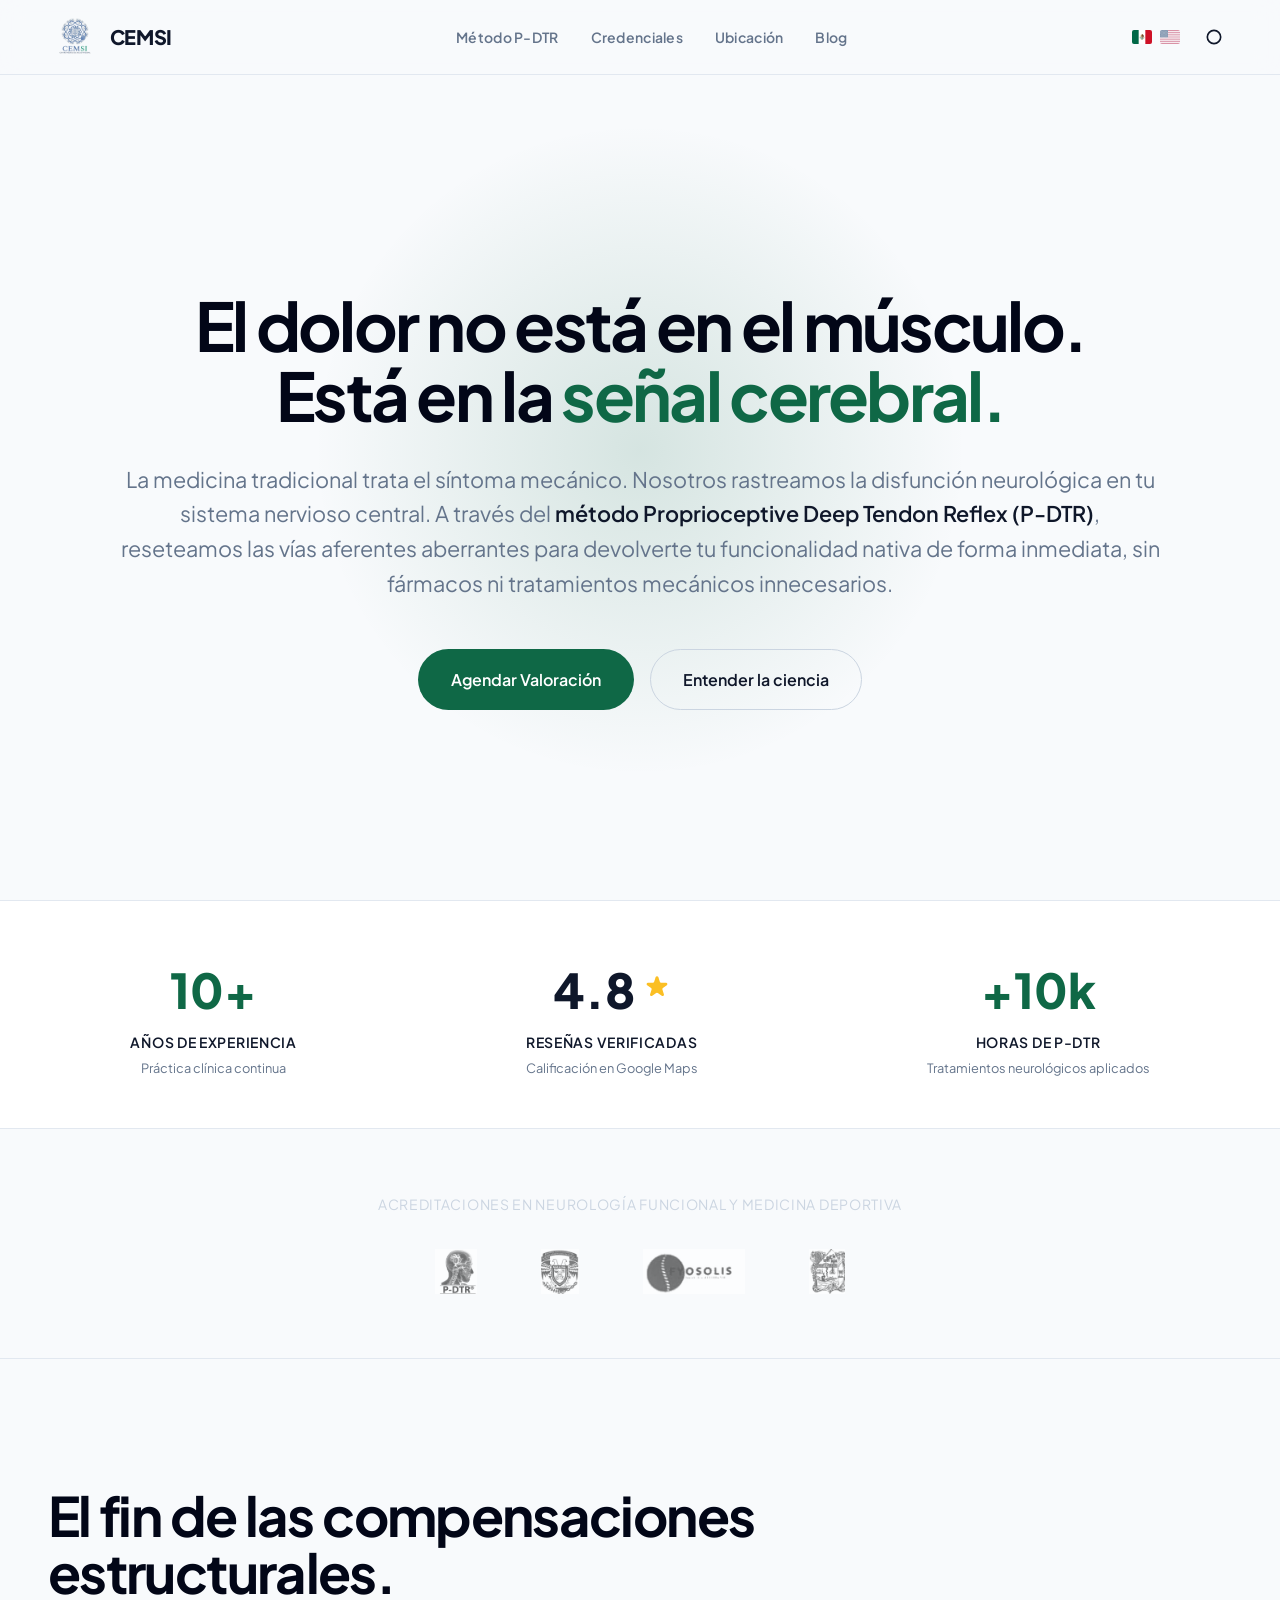
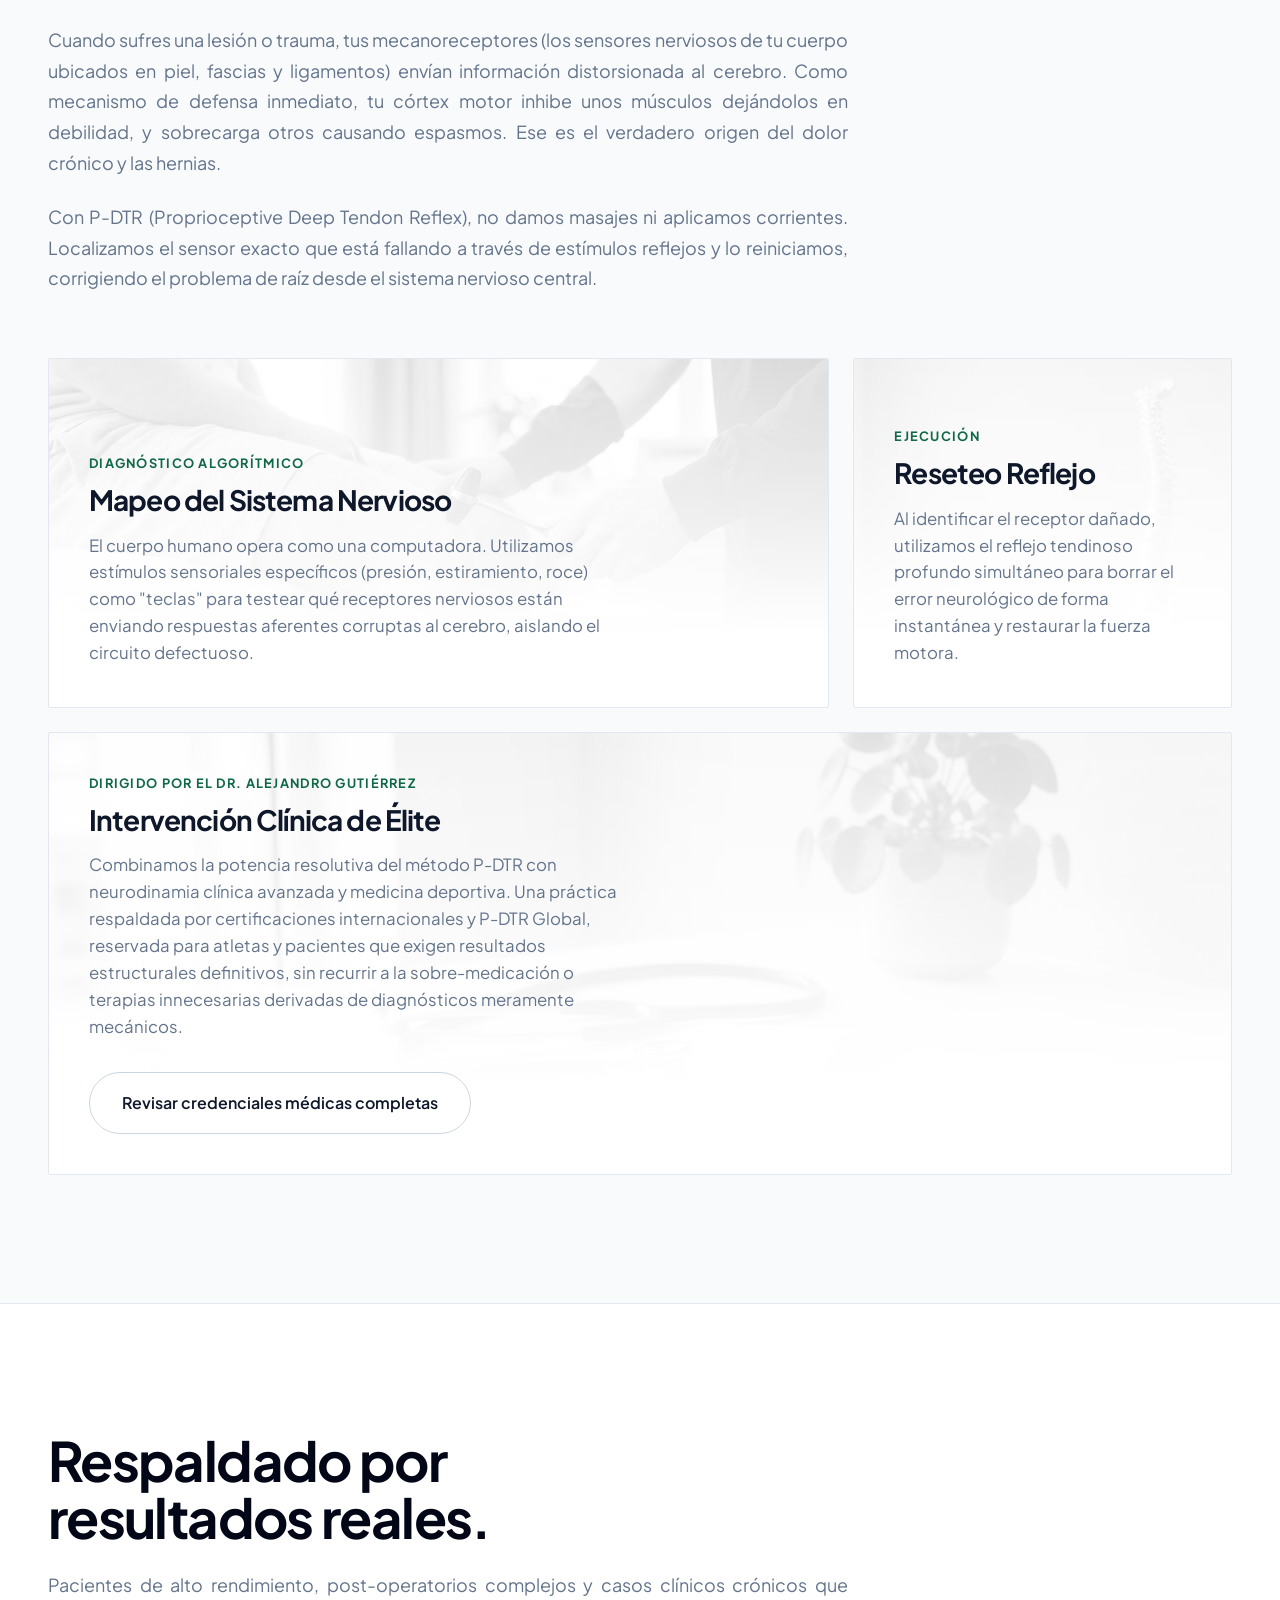
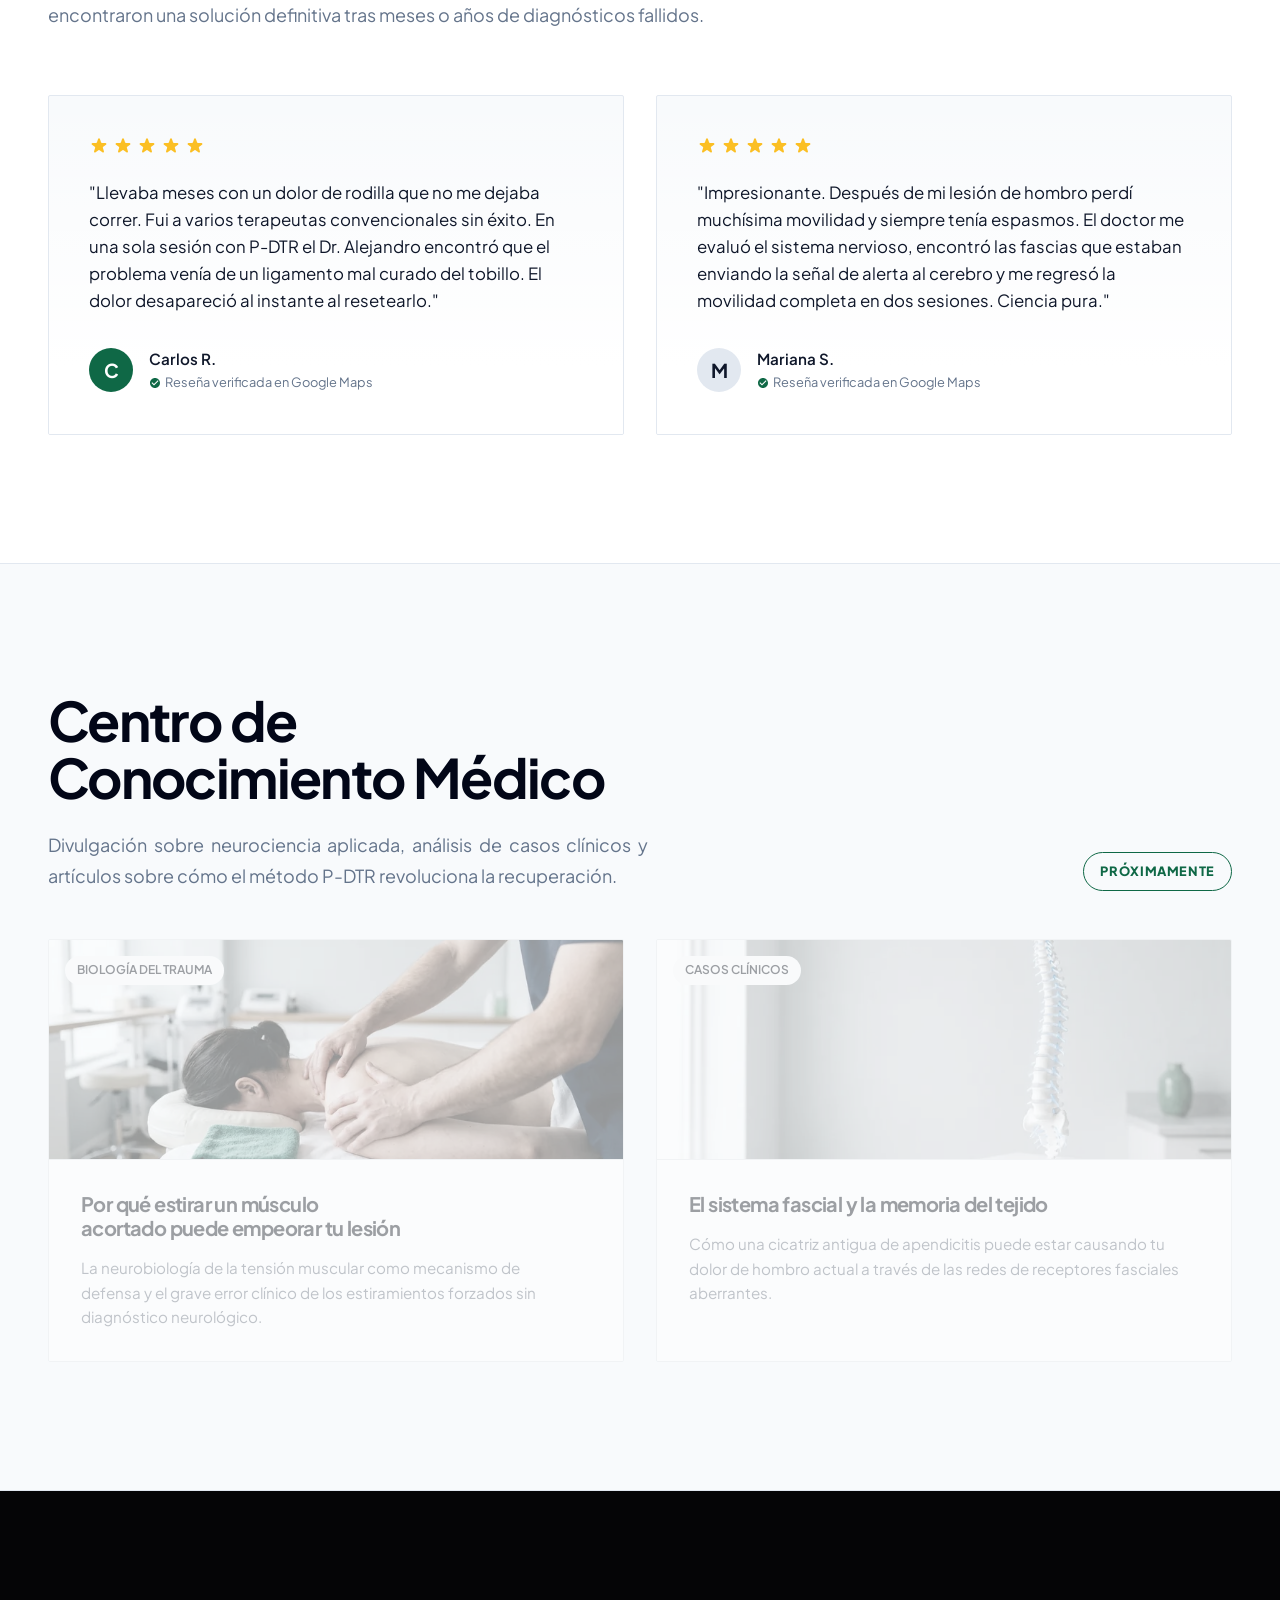
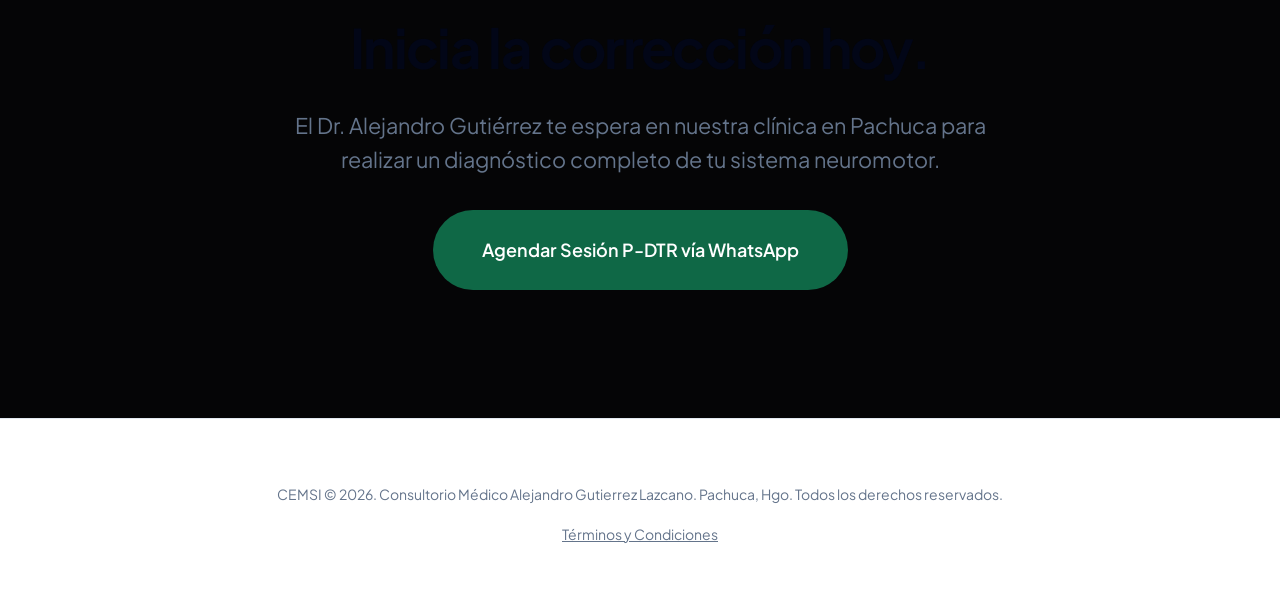
==== index.html @ ea8ec13a "Deploy CEMSI web" ====
<!DOCTYPE html>
<html lang="es">
<head>
  <meta charset="UTF-8" />
  <meta name="viewport" content="width=device-width, initial-scale=1.0" />
  <title>CEMSI | Medicina de Precisión Biomecánica y P-DTR</title>
  <meta name="description" content="Especialistas en P-DTR (Proprioceptive Deep Tendon Reflex). Intervención neurológica directa para corregir el dolor y la disfunción desde el sistema nervioso central." />
  <meta name="theme-color" content="#09090b" />
  <link rel="manifest" href="manifest.json" />
  <link rel="icon" type="image/png" href="apple-touch-icon.png" />
  <link rel="apple-touch-icon" href="apple-touch-icon.png" />
  <link rel="stylesheet" href="assets/css/styles.css" />
</head>
<body>

  <!-- Header Premium -->
  <header class="site-header" id="header">
    <div class="container header__inner">
      <a href="index.html" class="brand" aria-label="CEMSI Inicio">
        <img src="assets/images/logo-cemsi.webp" alt="CEMSI Logo" />
        CEMSI
      </a>

      <nav class="nav" id="nav">
        <ul class="nav__list">
          <li><a href="que-es-pdtr.html">Método P-DTR</a></li>
          <li><a href="dr-alejandro-gutierrez.html">Credenciales</a></li>
          <li><a href="contacto.html">Ubicación</a></li>
          <li><a href="blog.html">Blog</a></li>
        </ul>
      </nav>

      <div class="header__actions">
        <div class="lang-switch">
          <a href="index.html" aria-current="true" title="Español"><img src="assets/images/flags/mx.png" alt="MX" /></a>
          <a href="en/index.html" title="English"><img src="assets/images/flags/us.png" alt="US" /></a>
        </div>
        <button type="button" class="theme-toggle" id="themeToggle" aria-label="Cambiar tema">
          <svg viewBox="0 0 24 24"><path d="M12 21a9 9 0 1 1 0-18 9 9 0 0 1 0 18Zm0-2a7 7 0 1 0 0-14 7 7 0 0 0 0 14Z" /></svg>
        </button>
      </div>
    </div>
  </header>

  <main>
    
    <!-- Hero Cinematic -->
    <section class="hero">
      <div class="bg-glow"></div>
      <div class="container hero__grid">
        <div class="reveal">

          
          <h1>El dolor no está en el músculo. Está en la <span class="hl">señal cerebral.</span></h1>
          
          <p class="lead" style="margin-left: auto; margin-right: auto;">
            La medicina tradicional trata el síntoma mecánico. Nosotros rastreamos la disfunción neurológica en tu sistema nervioso central. A través del <strong>método Proprioceptive Deep Tendon Reflex (P-DTR)</strong>, reseteamos las vías aferentes aberrantes para devolverte tu funcionalidad nativa de forma inmediata, sin fármacos ni tratamientos mecánicos innecesarios.
          </p>
          
          <div class="hero__actions reveal reveal-delay-1">
            <a href="https://wa.me/527711833567" class="btn btn--primary" target="_blank">
              Agendar Valoración
            </a>
            <a href="que-es-pdtr.html" class="btn btn--outline">
              Entender la ciencia
            </a>
          </div>
        </div>
      </div>
    </section>

    <!-- Metrics / Social Proof -->
    <section class="section" style="padding-block: 3rem; border-bottom: 1px solid var(--line); border-top: 1px solid var(--line); background: var(--surface);">
      <div class="container reveal">
        <div style="display: flex; flex-wrap: wrap; gap: 4rem; justify-content: space-around; text-align: center;">
          <div>
            <span style="font-size: 3rem; font-weight: 800; color: var(--accent);">10+</span>
            <span style="display: block; color: var(--text); font-size: 0.875rem; text-transform: uppercase; letter-spacing: 0.05em; font-weight: 600;">Años de Experiencia</span>
            <span style="display: block; color: var(--muted); font-size: 0.8rem; margin-top: 0.25rem;">Práctica clínica continua</span>
          </div>
          <div>
            <span style="font-size: 3rem; font-weight: 800; color: var(--text); display: flex; align-items: center; justify-content: center; gap: 0.5rem;">
              4.8 <svg style="width: 28px; height: 28px; fill: #fbbf24; margin-top: -5px;" viewBox="0 0 20 20"><path d="M9.049 2.927c.3-.921 1.603-.921 1.902 0l1.07 3.292a1 1 0 00.95.69h3.462c.969 0 1.371 1.24.588 1.81l-2.8 2.034a1 1 0 00-.364 1.118l1.07 3.292c.3.921-.755 1.688-1.54 1.118l-2.8-2.034a1 1 0 00-1.175 0l-2.8 2.034c-.784.57-1.838-.197-1.539-1.118l1.07-3.292a1 1 0 00-.364-1.118L2.98 8.72c-.783-.57-.38-1.81.588-1.81h3.461a1 1 0 00.951-.69l1.07-3.292z"></path></svg>
            </span>
            <span style="display: block; color: var(--text); font-size: 0.875rem; text-transform: uppercase; letter-spacing: 0.05em; font-weight: 600;">Reseñas Verificadas</span>
            <span style="display: block; color: var(--muted); font-size: 0.8rem; margin-top: 0.25rem;">Calificación en Google Maps</span>
          </div>
          <div>
            <span style="font-size: 3rem; font-weight: 800; color: var(--accent);">+10k</span>
            <span style="display: block; color: var(--text); font-size: 0.875rem; text-transform: uppercase; letter-spacing: 0.05em; font-weight: 600;">Horas de P-DTR</span>
            <span style="display: block; color: var(--muted); font-size: 0.8rem; margin-top: 0.25rem;">Tratamientos neurológicos aplicados</span>
          </div>
        </div>
      </div>
    </section>

    <!-- Marquee / Sellos (Muted, Dark) -->
    <div class="seals reveal reveal-delay-2">
      <div class="container">
        <p>Acreditaciones en Neurología Funcional y Medicina Deportiva</p>
        <ul class="seals__list">
          <li><a href="https://pdtr-global.com/" target="_blank" rel="noopener"><img src="assets/images/sellos/pdtr.webp" alt="P-DTR Global" /></a></li>
          <li><img src="assets/images/sellos/eies.webp" alt="Escuela Internacional de Educadores para la Salud" /></li>
          <li><img src="assets/images/sellos/fyosolis.webp" alt="Fyosolis" /></li>
          <li><img src="assets/images/sellos/uaeh.webp" alt="UAEH" /></li>

        </ul>
      </div>
    </div>

    <!-- P-DTR Bento (Gapless, High-Density) -->
    <section class="section">
      <div class="container">
        <div class="text-block reveal">
          <h2>El fin de las compensaciones estructurales.</h2>
          <p>Cuando sufres una lesión o trauma, tus mecanoreceptores (los sensores nerviosos de tu cuerpo ubicados en piel, fascias y ligamentos) envían información distorsionada al cerebro. Como mecanismo de defensa inmediato, tu córtex motor inhibe unos músculos dejándolos en debilidad, y sobrecarga otros causando espasmos. Ese es el verdadero origen del dolor crónico y las hernias.</p>
          <p>Con P-DTR (Proprioceptive Deep Tendon Reflex), no damos masajes ni aplicamos corrientes. Localizamos el sensor exacto que está fallando a través de estímulos reflejos y lo reiniciamos, corrigiendo el problema de raíz desde el sistema nervioso central.</p>
        </div>

        <div class="bento">
          
          <!-- Tile 1 (Span 8) -->
          <a href="que-es-pdtr.html" class="tile tile--span-8 reveal reveal-delay-1">
            <img src="assets/images/fotos/evaluacion-refleja-1400.webp" class="tile__bg" alt="Evaluación neurológica" />
            <div style="margin-top: auto; max-width: 600px;">
              <span style="color: var(--accent); font-size: 0.8rem; font-weight: 700; letter-spacing: 0.1em; display:block; margin-bottom:0.5rem;">DIAGNÓSTICO ALGORÍTMICO</span>
              <h3>Mapeo del Sistema Nervioso</h3>
              <p>El cuerpo humano opera como una computadora. Utilizamos estímulos sensoriales específicos (presión, estiramiento, roce) como "teclas" para testear qué receptores nerviosos están enviando respuestas aferentes corruptas al cerebro, aislando el circuito defectuoso.</p>
            </div>
          </a>

          <!-- Tile 2 (Span 4) -->
          <a href="que-es-pdtr.html" class="tile tile--span-4 reveal reveal-delay-2">
            <img src="assets/images/fotos/modelo-columna-800.webp" class="tile__bg" alt="Columna" />
            <div style="margin-top: auto;">
              <span style="color: var(--accent); font-size: 0.8rem; font-weight: 700; letter-spacing: 0.1em; display:block; margin-bottom:0.5rem;">EJECUCIÓN</span>
              <h3>Reseteo Reflejo</h3>
              <p>Al identificar el receptor dañado, utilizamos el reflejo tendinoso profundo simultáneo para borrar el error neurológico de forma instantánea y restaurar la fuerza motora.</p>
            </div>
          </a>

          <!-- Tile 3 (Span 12 - Full Width Horizontal) -->
          <a href="dr-alejandro-gutierrez.html" class="tile tile--span-12 reveal reveal-delay-3">
            <img src="assets/images/fotos/medicina-integral-1400.webp" class="tile__bg" alt="Medicina Deportiva" />
            <div style="flex: 1;">
              <span style="color: var(--accent); font-size: 0.8rem; font-weight: 700; letter-spacing: 0.1em; display:block; margin-bottom:0.5rem;">DIRIGIDO POR EL DR. ALEJANDRO GUTIÉRREZ</span>
              <h3>Intervención Clínica de Élite</h3>
              <p>Combinamos la potencia resolutiva del método P-DTR con neurodinamia clínica avanzada y medicina deportiva. Una práctica respaldada por certificaciones internacionales y P-DTR Global, reservada para atletas y pacientes que exigen resultados estructurales definitivos, sin recurrir a la sobre-medicación o terapias innecesarias derivadas de diagnósticos meramente mecánicos.</p>
              <span class="btn btn--outline" style="margin-top: 2rem;">Revisar credenciales médicas completas</span>
            </div>
          </a>

        </div>
      </div>
    </section>

    <!-- Testimonials / Reviews -->
    <section class="section section--surface" style="padding-bottom: 8rem;">
      <div class="container">
        <div class="text-block reveal">
          <h2>Respaldado por resultados reales.</h2>
          <p>Pacientes de alto rendimiento, post-operatorios complejos y casos clínicos crónicos que encontraron una solución definitiva tras meses o años de diagnósticos fallidos.</p>
        </div>

        <div style="display: grid; grid-template-columns: repeat(auto-fit, minmax(320px, 1fr)); gap: 2rem;" class="reveal reveal-delay-1">
          
          <div class="tile" style="padding: 2.5rem; background: var(--bg);">
            <div style="display: flex; gap: 0.25rem; margin-bottom: 1.5rem; color: #fbbf24;">
              <svg style="width:20px;height:20px;fill:currentColor" viewBox="0 0 20 20"><path d="M9.049 2.927c.3-.921 1.603-.921 1.902 0l1.07 3.292a1 1 0 00.95.69h3.462c.969 0 1.371 1.24.588 1.81l-2.8 2.034a1 1 0 00-.364 1.118l1.07 3.292c.3.921-.755 1.688-1.54 1.118l-2.8-2.034a1 1 0 00-1.175 0l-2.8 2.034c-.784.57-1.838-.197-1.539-1.118l1.07-3.292a1 1 0 00-.364-1.118L2.98 8.72c-.783-.57-.38-1.81.588-1.81h3.461a1 1 0 00.951-.69l1.07-3.292z"></path></svg>
              <svg style="width:20px;height:20px;fill:currentColor" viewBox="0 0 20 20"><path d="M9.049 2.927c.3-.921 1.603-.921 1.902 0l1.07 3.292a1 1 0 00.95.69h3.462c.969 0 1.371 1.24.588 1.81l-2.8 2.034a1 1 0 00-.364 1.118l1.07 3.292c.3.921-.755 1.688-1.54 1.118l-2.8-2.034a1 1 0 00-1.175 0l-2.8 2.034c-.784.57-1.838-.197-1.539-1.118l1.07-3.292a1 1 0 00-.364-1.118L2.98 8.72c-.783-.57-.38-1.81.588-1.81h3.461a1 1 0 00.951-.69l1.07-3.292z"></path></svg>
              <svg style="width:20px;height:20px;fill:currentColor" viewBox="0 0 20 20"><path d="M9.049 2.927c.3-.921 1.603-.921 1.902 0l1.07 3.292a1 1 0 00.95.69h3.462c.969 0 1.371 1.24.588 1.81l-2.8 2.034a1 1 0 00-.364 1.118l1.07 3.292c.3.921-.755 1.688-1.54 1.118l-2.8-2.034a1 1 0 00-1.175 0l-2.8 2.034c-.784.57-1.838-.197-1.539-1.118l1.07-3.292a1 1 0 00-.364-1.118L2.98 8.72c-.783-.57-.38-1.81.588-1.81h3.461a1 1 0 00.951-.69l1.07-3.292z"></path></svg>
              <svg style="width:20px;height:20px;fill:currentColor" viewBox="0 0 20 20"><path d="M9.049 2.927c.3-.921 1.603-.921 1.902 0l1.07 3.292a1 1 0 00.95.69h3.462c.969 0 1.371 1.24.588 1.81l-2.8 2.034a1 1 0 00-.364 1.118l1.07 3.292c.3.921-.755 1.688-1.54 1.118l-2.8-2.034a1 1 0 00-1.175 0l-2.8 2.034c-.784.57-1.838-.197-1.539-1.118l1.07-3.292a1 1 0 00-.364-1.118L2.98 8.72c-.783-.57-.38-1.81.588-1.81h3.461a1 1 0 00.951-.69l1.07-3.292z"></path></svg>
              <svg style="width:20px;height:20px;fill:currentColor" viewBox="0 0 20 20"><path d="M9.049 2.927c.3-.921 1.603-.921 1.902 0l1.07 3.292a1 1 0 00.95.69h3.462c.969 0 1.371 1.24.588 1.81l-2.8 2.034a1 1 0 00-.364 1.118l1.07 3.292c.3.921-.755 1.688-1.54 1.118l-2.8-2.034a1 1 0 00-1.175 0l-2.8 2.034c-.784.57-1.838-.197-1.539-1.118l1.07-3.292a1 1 0 00-.364-1.118L2.98 8.72c-.783-.57-.38-1.81.588-1.81h3.461a1 1 0 00.951-.69l1.07-3.292z"></path></svg>
            </div>
            <p style="font-size: 1.05rem; margin-bottom: 2rem; color: var(--text);">"Llevaba meses con un dolor de rodilla que no me dejaba correr. Fui a varios terapeutas convencionales sin éxito. En una sola sesión con P-DTR el Dr. Alejandro encontró que el problema venía de un ligamento mal curado del tobillo. El dolor desapareció al instante al resetearlo."</p>
            <div style="display: flex; align-items: center; gap: 1rem; margin-top: auto;">
              <div style="width: 44px; height: 44px; border-radius: 50%; background: var(--accent); color: #fff; display: flex; align-items: center; justify-content: center; font-weight: 700; font-size: 1.2rem;">C</div>
              <div>
                <strong style="display: block; font-size: 0.95rem;">Carlos R.</strong>
                <span style="font-size: 0.8rem; color: var(--muted); display: flex; align-items: center; gap: 0.25rem;">
                  <svg style="width:12px;height:12px;fill:var(--accent)" viewBox="0 0 24 24"><path d="M12 2C6.48 2 2 6.48 2 12s4.48 10 10 10 10-4.48 10-10S17.52 2 12 2zm-2 15l-5-5 1.41-1.41L10 14.17l7.59-7.59L19 8l-9 9z"/></svg> 
                  Reseña verificada en Google Maps
                </span>
              </div>
            </div>
          </div>

          <div class="tile" style="padding: 2.5rem; background: var(--bg);">
            <div style="display: flex; gap: 0.25rem; margin-bottom: 1.5rem; color: #fbbf24;">
              <svg style="width:20px;height:20px;fill:currentColor" viewBox="0 0 20 20"><path d="M9.049 2.927c.3-.921 1.603-.921 1.902 0l1.07 3.292a1 1 0 00.95.69h3.462c.969 0 1.371 1.24.588 1.81l-2.8 2.034a1 1 0 00-.364 1.118l1.07 3.292c.3.921-.755 1.688-1.54 1.118l-2.8-2.034a1 1 0 00-1.175 0l-2.8 2.034c-.784.57-1.838-.197-1.539-1.118l1.07-3.292a1 1 0 00-.364-1.118L2.98 8.72c-.783-.57-.38-1.81.588-1.81h3.461a1 1 0 00.951-.69l1.07-3.292z"></path></svg>
              <svg style="width:20px;height:20px;fill:currentColor" viewBox="0 0 20 20"><path d="M9.049 2.927c.3-.921 1.603-.921 1.902 0l1.07 3.292a1 1 0 00.95.69h3.462c.969 0 1.371 1.24.588 1.81l-2.8 2.034a1 1 0 00-.364 1.118l1.07 3.292c.3.921-.755 1.688-1.54 1.118l-2.8-2.034a1 1 0 00-1.175 0l-2.8 2.034c-.784.57-1.838-.197-1.539-1.118l1.07-3.292a1 1 0 00-.364-1.118L2.98 8.72c-.783-.57-.38-1.81.588-1.81h3.461a1 1 0 00.951-.69l1.07-3.292z"></path></svg>
              <svg style="width:20px;height:20px;fill:currentColor" viewBox="0 0 20 20"><path d="M9.049 2.927c.3-.921 1.603-.921 1.902 0l1.07 3.292a1 1 0 00.95.69h3.462c.969 0 1.371 1.24.588 1.81l-2.8 2.034a1 1 0 00-.364 1.118l1.07 3.292c.3.921-.755 1.688-1.54 1.118l-2.8-2.034a1 1 0 00-1.175 0l-2.8 2.034c-.784.57-1.838-.197-1.539-1.118l1.07-3.292a1 1 0 00-.364-1.118L2.98 8.72c-.783-.57-.38-1.81.588-1.81h3.461a1 1 0 00.951-.69l1.07-3.292z"></path></svg>
              <svg style="width:20px;height:20px;fill:currentColor" viewBox="0 0 20 20"><path d="M9.049 2.927c.3-.921 1.603-.921 1.902 0l1.07 3.292a1 1 0 00.95.69h3.462c.969 0 1.371 1.24.588 1.81l-2.8 2.034a1 1 0 00-.364 1.118l1.07 3.292c.3.921-.755 1.688-1.54 1.118l-2.8-2.034a1 1 0 00-1.175 0l-2.8 2.034c-.784.57-1.838-.197-1.539-1.118l1.07-3.292a1 1 0 00-.364-1.118L2.98 8.72c-.783-.57-.38-1.81.588-1.81h3.461a1 1 0 00.951-.69l1.07-3.292z"></path></svg>
              <svg style="width:20px;height:20px;fill:currentColor" viewBox="0 0 20 20"><path d="M9.049 2.927c.3-.921 1.603-.921 1.902 0l1.07 3.292a1 1 0 00.95.69h3.462c.969 0 1.371 1.24.588 1.81l-2.8 2.034a1 1 0 00-.364 1.118l1.07 3.292c.3.921-.755 1.688-1.54 1.118l-2.8-2.034a1 1 0 00-1.175 0l-2.8 2.034c-.784.57-1.838-.197-1.539-1.118l1.07-3.292a1 1 0 00-.364-1.118L2.98 8.72c-.783-.57-.38-1.81.588-1.81h3.461a1 1 0 00.951-.69l1.07-3.292z"></path></svg>
            </div>
            <p style="font-size: 1.05rem; margin-bottom: 2rem; color: var(--text);">"Impresionante. Después de mi lesión de hombro perdí muchísima movilidad y siempre tenía espasmos. El doctor me evaluó el sistema nervioso, encontró las fascias que estaban enviando la señal de alerta al cerebro y me regresó la movilidad completa en dos sesiones. Ciencia pura."</p>
            <div style="display: flex; align-items: center; gap: 1rem; margin-top: auto;">
              <div style="width: 44px; height: 44px; border-radius: 50%; background: var(--surface-highlight); color: var(--text); display: flex; align-items: center; justify-content: center; font-weight: 700; font-size: 1.2rem;">M</div>
              <div>
                <strong style="display: block; font-size: 0.95rem;">Mariana S.</strong>
                <span style="font-size: 0.8rem; color: var(--muted); display: flex; align-items: center; gap: 0.25rem;">
                  <svg style="width:12px;height:12px;fill:var(--accent)" viewBox="0 0 24 24"><path d="M12 2C6.48 2 2 6.48 2 12s4.48 10 10 10 10-4.48 10-10S17.52 2 12 2zm-2 15l-5-5 1.41-1.41L10 14.17l7.59-7.59L19 8l-9 9z"/></svg> 
                  Reseña verificada en Google Maps
                </span>
              </div>
            </div>
          </div>

        </div>
      </div>
    </section>

    <!-- Blog (Proximamente) -->
    <section class="section" id="blog">
      <div class="container reveal">
        <div style="display: flex; justify-content: space-between; align-items: flex-end; margin-bottom: 3rem; flex-wrap: wrap; gap: 2rem;">
          <div class="text-block" style="margin-bottom: 0; max-width: 600px;">
            <h2>Centro de Conocimiento Médico</h2>
            <p>Divulgación sobre neurociencia aplicada, análisis de casos clínicos y artículos sobre cómo el método P-DTR revoluciona la recuperación.</p>
          </div>
          <div style="padding: 0.5rem 1rem; border: 1px solid var(--accent); color: var(--accent); border-radius: var(--r-pill); font-size: 0.8rem; font-weight: 800; letter-spacing: 0.05em;">PRÓXIMAMENTE</div>
        </div>

        <div style="display: grid; grid-template-columns: repeat(auto-fit, minmax(320px, 1fr)); gap: 2rem; opacity: 0.4; pointer-events: none; filter: grayscale(50%);">
          
          <div class="tile" style="padding: 0; min-height: 400px; display: flex; flex-direction: column;">
            <div style="height: 220px; background: url('assets/images/fotos/terapia-manual-800.webp') center/cover; border-bottom: 1px solid var(--line); position: relative;">
              <div style="position: absolute; top: 1rem; left: 1rem; background: var(--bg); font-size: 0.75rem; padding: 0.25rem 0.75rem; border-radius: var(--r-pill); font-weight: 600; text-transform: uppercase;">Biología del Trauma</div>
            </div>
            <div style="padding: 2rem; flex: 1;">
              <h3 style="font-size: 1.25rem;">Por qué estirar un músculo acortado puede empeorar tu lesión</h3>
              <p style="font-size: 0.95rem; margin-top: 1rem;">La neurobiología de la tensión muscular como mecanismo de defensa y el grave error clínico de los estiramientos forzados sin diagnóstico neurológico.</p>
            </div>
          </div>

          <div class="tile" style="padding: 0; min-height: 400px; display: flex; flex-direction: column;">
            <div style="height: 220px; background: url('assets/images/fotos/modelo-columna-800.webp') center/cover; border-bottom: 1px solid var(--line); position: relative;">
              <div style="position: absolute; top: 1rem; left: 1rem; background: var(--bg); font-size: 0.75rem; padding: 0.25rem 0.75rem; border-radius: var(--r-pill); font-weight: 600; text-transform: uppercase;">Casos Clínicos</div>
            </div>
            <div style="padding: 2rem; flex: 1;">
              <h3 style="font-size: 1.25rem;">El sistema fascial y la memoria del tejido</h3>
              <p style="font-size: 0.95rem; margin-top: 1rem;">Cómo una cicatriz antigua de apendicitis puede estar causando tu dolor de hombro actual a través de las redes de receptores fasciales aberrantes.</p>
            </div>
          </div>

        </div>
      </div>
    </section>

    <!-- Footer CTA (Darker, Minimal) -->
    <section class="section" style="border: none; background: #050506;">
      <div class="container text-center reveal" style="text-align: center; max-width: 800px; margin: 0 auto;">
        <h2>Inicia la corrección hoy.</h2>
        <p class="lead" style="margin: 2rem auto;">El Dr. Alejandro Gutiérrez te espera en nuestra clínica en Pachuca para realizar un diagnóstico completo de tu sistema neuromotor.</p>
        <a href="https://wa.me/527711833567" class="btn btn--primary" target="_blank" style="padding: 1.5rem 3rem; font-size: 1.125rem;">
          Agendar Sesión P-DTR vía WhatsApp
        </a>
      </div>
    </section>

  </main>

  <footer style="padding: 4rem 0; border-top: 1px solid var(--line); text-align: center; background: var(--surface);">
    <div class="container">
      <p style="font-size: 0.875rem; color: var(--muted); margin-bottom: 1rem;">CEMSI © 2026. Consultorio Médico Alejandro Gutierrez Lazcano. Pachuca, Hgo. Todos los derechos reservados.</p>
      <p style="font-size: 0.875rem;"><a href="terminos-y-condiciones.html" style="color: var(--muted); text-decoration: underline;">Términos y Condiciones</a></p>
    </div>
  </footer>

  <script>
    const html = document.documentElement;
    const themeToggle = document.getElementById('themeToggle');
    
    // Configurar tema inicial
    if (localStorage.theme === 'dark' || (!('theme' in localStorage) && window.matchMedia('(prefers-color-scheme: dark)').matches)) {
      html.classList.add('dark');
    }

    if (themeToggle) {
      themeToggle.addEventListener('click', () => {
        html.classList.toggle('dark');
        localStorage.theme = html.classList.contains('dark') ? 'dark' : 'light';
      });
    }

    // Intersection Observer para animaciones de revelado por scroll
    document.addEventListener('DOMContentLoaded', () => {
      const observer = new IntersectionObserver((entries) => {
        entries.forEach(entry => {
          if (entry.isIntersecting) {
            entry.target.classList.add('is-visible');
          }
        });
      }, {
        threshold: 0.15,
        rootMargin: "0px 0px -50px 0px"
      });

      document.querySelectorAll('.reveal').forEach(el => observer.observe(el));
    });

    if ('serviceWorker' in navigator) {
      window.addEventListener('load', () => {
        navigator.serviceWorker.register('/sw.js').then(registration => {
          console.log('SW registered: ', registration);
        }).catch(registrationError => {
          console.log('SW registration failed: ', registrationError);
        });
      });
    }
  </script>
</body>
</html>
---- assets/css/styles.css ----
@font-face {
  font-family: "Plus Jakarta Sans";
  src: url("../fonts/plus-jakarta-sans-latin-wght.woff2") format("woff2");
  font-weight: 200 800;
  font-style: normal;
  font-display: swap;
}

:root {
  /* Light Theme (Default) */
  --bg: #f8fafc;
  --surface: #ffffff;
  --surface-elevated: #f1f5f9;
  --surface-highlight: #e2e8f0;
  
  --line: #e2e8f0;
  --line-strong: #cbd5e1;
  
  --text: #0f172a;
  --muted: #64748b;
  --heading: #020617;
  
  /* Accent Colors (Dark Green) */
  --accent: #0f6846;
  --accent-hover: #0a4f33;
  --accent-glow: rgba(15, 104, 70, 0.15);
  
  --header-bg: rgba(248, 250, 252, 0.85);

  --font: "Plus Jakarta Sans", system-ui, -apple-system, sans-serif;
  
  --fs-display: clamp(2.5rem, 4vw + 1rem, 5.5rem);
  --fs-h2: clamp(2rem, 3vw + 1rem, 3.5rem);
  --fs-h3: clamp(1.25rem, 1.5vw + 0.5rem, 1.75rem);
  --fs-lead: clamp(1.125rem, 1vw + 0.75rem, 1.35rem);
  --fs-body: 1.0625rem;
  --fs-sm: 0.9375rem;

  --r-card: 2px;
  --r-pill: 99px;
  
  --ease-out: cubic-bezier(0.16, 1, 0.3, 1);
  --ease-in-out: cubic-bezier(0.65, 0, 0.35, 1);
  
  --container: 1400px;
  --gutter: clamp(1.5rem, 5vw, 3rem);
  --section: clamp(6rem, 10vw, 10rem);
}

/* Dark Theme overrides */
html.dark {
  --bg: #050507;
  --surface: #0a0a0c;
  --surface-elevated: #121216;
  --surface-highlight: #1a1a1f;
  
  --line: #1f1f26;
  --line-strong: #2d2d38;
  
  --text: #f1f5f9;
  --muted: #94a3b8;
  --heading: #ffffff;
  
  --accent: #1eb87d;
  --accent-hover: #26d291;
  --accent-glow: rgba(30, 184, 125, 0.2);

  --header-bg: rgba(5, 5, 7, 0.85);
}

/* Logo inversion for dark mode */
html.dark .brand img {
  filter: brightness(0) invert(1);
}

*, *::before, *::after { box-sizing: border-box; }

html {
  scroll-behavior: smooth;
  background: var(--bg);
  color: var(--text);
  font-family: var(--font);
  line-height: 1.7;
  -webkit-font-smoothing: antialiased;
  transition: background 0.5s ease, color 0.5s ease;
}

body { margin: 0; overflow-x: hidden; }

img, svg { display: block; max-width: 100%; }

/* Typography */
h1, h2, h3, h4 {
  color: var(--heading);
  font-weight: 700;
  line-height: 1.05;
  letter-spacing: -0.03em;
  margin: 0;
  text-wrap: balance;
  transition: color 0.5s ease;
}

h1 { font-size: var(--fs-display); letter-spacing: -0.04em; }
h2 { font-size: var(--fs-h2); }
h3 { font-size: var(--fs-h3); line-height: 1.2; }
p { margin: 0; color: var(--muted); transition: color 0.5s ease; }
strong { color: var(--text); font-weight: 600; }

a { color: var(--text); text-decoration: none; transition: color 0.3s ease; }
a:hover { color: var(--accent); }

/* Layout */
.container {
  max-width: var(--container);
  margin: 0 auto;
  padding: 0 var(--gutter);
}

.section { padding-block: var(--section); border-bottom: 1px solid var(--line); transition: border-color 0.5s ease; }
.section--surface { background: var(--surface); transition: background 0.5s ease; }

.lead { font-size: var(--fs-lead); max-width: 65ch; line-height: 1.6; }

/* Buttons */
.btn {
  display: inline-flex;
  align-items: center;
  justify-content: center;
  gap: 0.75rem;
  padding: 1rem 2rem;
  border-radius: var(--r-pill);
  font-weight: 600;
  font-size: 1rem;
  transition: all 0.4s var(--ease-out);
  cursor: pointer;
  border: 1px solid transparent;
}
.btn--primary {
  background: var(--accent);
  color: #fff;
}
.btn--primary:hover {
  background: var(--accent-hover);
  color: #fff;
  transform: translateY(-2px);
  box-shadow: 0 10px 30px -10px var(--accent);
}
.btn--outline {
  background: transparent;
  color: var(--text);
  border-color: var(--line-strong);
}
.btn--outline:hover {
  border-color: var(--text);
  background: var(--surface-highlight);
}

/* Header */
.site-header {
  position: fixed;
  top: 0; left: 0; right: 0;
  z-index: 100;
  background: var(--header-bg);
  backdrop-filter: blur(12px);
  border-bottom: 1px solid var(--line);
  padding: 1rem 0;
  transition: background 0.5s ease, border-color 0.5s ease;
}
.header__inner { display: flex; align-items: center; justify-content: space-between; }
.brand { font-size: 1.25rem; font-weight: 800; letter-spacing: -0.02em; display: flex; align-items: center; gap: 0.5rem; }
.brand img { height: 42px; width: auto; transition: filter 0.5s ease; }

.nav__list { display: flex; gap: 2rem; list-style: none; margin: 0; padding: 0; }
.nav__list a { font-size: 0.875rem; font-weight: 600; color: var(--muted); letter-spacing: 0.02em; transition: color 0.3s ease; }
.nav__list a:hover { color: var(--text); }
.nav__list a.active { color: var(--accent); }

.header__actions { display: flex; align-items: center; gap: 1rem; }

.lang-switch { display: flex; gap: 0.5rem; }
.lang-switch img { width: 20px; height: 14px; border-radius: 2px; opacity: 0.5; transition: opacity 0.3s; }
.lang-switch a:hover img, .lang-switch a[aria-current="true"] img { opacity: 1; }

.theme-toggle {
  background: transparent;
  border: none;
  cursor: pointer;
  color: var(--text);
  padding: 0.5rem;
  display: flex;
  align-items: center;
  justify-content: center;
  border-radius: 50%;
  transition: background 0.3s, color 0.3s;
}
.theme-toggle:hover { background: var(--surface-elevated); }
.theme-toggle svg { width: 20px; height: 20px; fill: currentColor; }

/* Hero */
.hero {
  min-height: 100vh;
  display: flex;
  align-items: center;
  padding-top: 100px;
  position: relative;
}
.hero__grid {
  display: grid;
  grid-template-columns: 1fr;
  gap: 4rem;
  text-align: center;
}
.hero h1 { max-width: 1100px; margin: 0 auto; }
.hero h1 .hl { color: var(--accent); }
.hero .lead { margin: 2rem auto 3rem; color: var(--muted); }
.hero__actions { display: flex; gap: 1rem; justify-content: center; }

/* Cinematic Background Glow */
.bg-glow {
  position: absolute;
  top: 50%; left: 50%;
  transform: translate(-50%, -50%);
  width: 60vw; height: 60vw;
  background: radial-gradient(circle, var(--accent-glow) 0%, transparent 60%);
  z-index: -1;
  pointer-events: none;
}

/* Bento Grid */
.bento {
  display: grid;
  grid-template-columns: repeat(12, 1fr);
  grid-auto-rows: minmax(350px, auto);
  gap: 1.5rem;
  margin-top: 4rem;
}
.tile {
  position: relative;
  border-radius: var(--r-card);
  overflow: hidden;
  background: var(--surface);
  border: 1px solid var(--line);
  display: flex;
  flex-direction: column;
  transition: transform 0.6s var(--ease-out), border-color 0.4s, background 0.5s;
  padding: 2.5rem;
  isolation: isolate;
}
.tile:hover {
  transform: translateY(-4px);
  border-color: var(--line-strong);
}
.tile__bg {
  position: absolute;
  inset: 0;
  width: 100%; height: 100%;
  object-fit: cover;
  z-index: -2;
  opacity: 0.15;
  transition: opacity 0.6s var(--ease-out), transform 0.6s var(--ease-out);
  mix-blend-mode: luminosity;
}
html.dark .tile__bg { opacity: 0.25; }
.tile:hover .tile__bg {
  opacity: 0.3;
  transform: scale(1.03);
}
.tile::before {
  content: ""; position: absolute; inset: 0; z-index: -1;
  background: linear-gradient(to top, var(--surface) 20%, transparent);
  transition: background 0.5s ease;
}
.tile h3 { font-size: 1.75rem; margin-bottom: 1rem; color: var(--text); }
.tile p { font-size: 1.05rem; max-width: 45ch; line-height: 1.6; }

.tile--span-8 { grid-column: span 8; }
.tile--span-4 { grid-column: span 4; }
.tile--span-12 { grid-column: span 12; flex-direction: row; align-items: center; gap: 4rem; }

@media (max-width: 1024px) {
  .bento { grid-template-columns: 1fr; }
  .tile--span-8, .tile--span-4, .tile--span-12 { grid-column: span 1; }
  .tile--span-12 { flex-direction: column; align-items: flex-start; gap: 2rem; }
}

/* Seals */
.seals { padding: 4rem 0; border-bottom: 1px solid var(--line); }
.seals p { text-align: center; font-size: 0.875rem; letter-spacing: 0.05em; text-transform: uppercase; margin-bottom: 2rem; color: var(--line-strong); }
.seals__list { display: flex; justify-content: center; flex-wrap: wrap; gap: 4rem; list-style: none; padding: 0; margin: 0; }
.seals__list img { height: 45px; opacity: 0.6; filter: grayscale(100%); mix-blend-mode: multiply; transition: opacity 0.4s, filter 0.5s; }
.seals__list img:hover { opacity: 1; filter: grayscale(0%); }

html.dark .seals__list img {
  filter: grayscale(100%) invert(1);
  mix-blend-mode: screen;
  opacity: 0.6;
}
html.dark .seals__list img:hover {
  opacity: 1;
  filter: grayscale(100%) invert(1) brightness(1.5);
}

/* Scroll Reveals (Intersection Observer) */
.reveal { opacity: 0; transform: translateY(30px); transition: opacity 0.9s var(--ease-out), transform 0.9s var(--ease-out); }
.reveal.is-visible { opacity: 1; transform: translateY(0); }
.reveal-delay-1 { transition-delay: 0.1s; }
.reveal-delay-2 { transition-delay: 0.2s; }
.reveal-delay-3 { transition-delay: 0.3s; }

/* Cred Grid */
.cred-grid { display: grid; grid-template-columns: repeat(auto-fit, minmax(300px, 1fr)); gap: 1.5rem; }
.cred {
  border: 1px solid var(--line);
  background: var(--surface);
  padding: 1.5rem;
  border-radius: var(--r-card);
  transition: border-color 0.3s, background 0.5s;
}
.cred:hover { border-color: var(--line-strong); }
.cred img { width: 100%; border-radius: 2px; margin-bottom: 1.5rem; transition: filter 0.5s; }
.cred h3 { font-size: 1.125rem; margin-bottom: 0.5rem; color: var(--text); }
.cred { display: flex; flex-direction: column; }
.cred img { aspect-ratio: 4 / 3; object-fit: cover; object-position: top; }
.cred__tag { font-size: 0.7rem; letter-spacing: 0.14em; text-transform: uppercase; color: var(--accent); margin-bottom: 0.6rem; font-weight: 700; }
.cred__meta { list-style: none; padding: 0; margin: 1rem 0 0; display: grid; gap: 0.35rem; font-size: 0.85rem; color: var(--muted, inherit); border-top: 1px solid var(--line); padding-top: 1rem; }
.cred__meta strong { color: var(--text); font-weight: 600; }

/* Education Timeline */
.timeline { list-style: none; margin: 0 0 5rem; padding: 0 0 0 2rem; border-left: 1px solid var(--line-strong); display: grid; gap: 2.5rem; max-width: 860px; }
.timeline li { position: relative; }
.timeline li::before { content: ""; position: absolute; left: calc(-2rem - 6px); top: 0.45rem; width: 11px; height: 11px; border-radius: 50%; background: var(--accent); box-shadow: 0 0 0 4px var(--surface); }
.timeline__year { font-size: 0.8rem; letter-spacing: 0.12em; text-transform: uppercase; color: var(--accent); font-weight: 700; }
.timeline h3 { font-size: 1.2rem; margin: 0.35rem 0 0.4rem; color: var(--text); }
.timeline p { font-size: 0.95rem; margin: 0; }

/* Text Blocks */
.text-block { max-width: 800px; margin-bottom: 4rem; }
.text-block h2 { margin-bottom: 1.5rem; }
.text-block p { margin-bottom: 1.5rem; font-size: 1.125rem; color: var(--muted); text-align: justify; hyphens: auto; -webkit-hyphens: auto; }
.text-block p:last-child { margin-bottom: 0; }
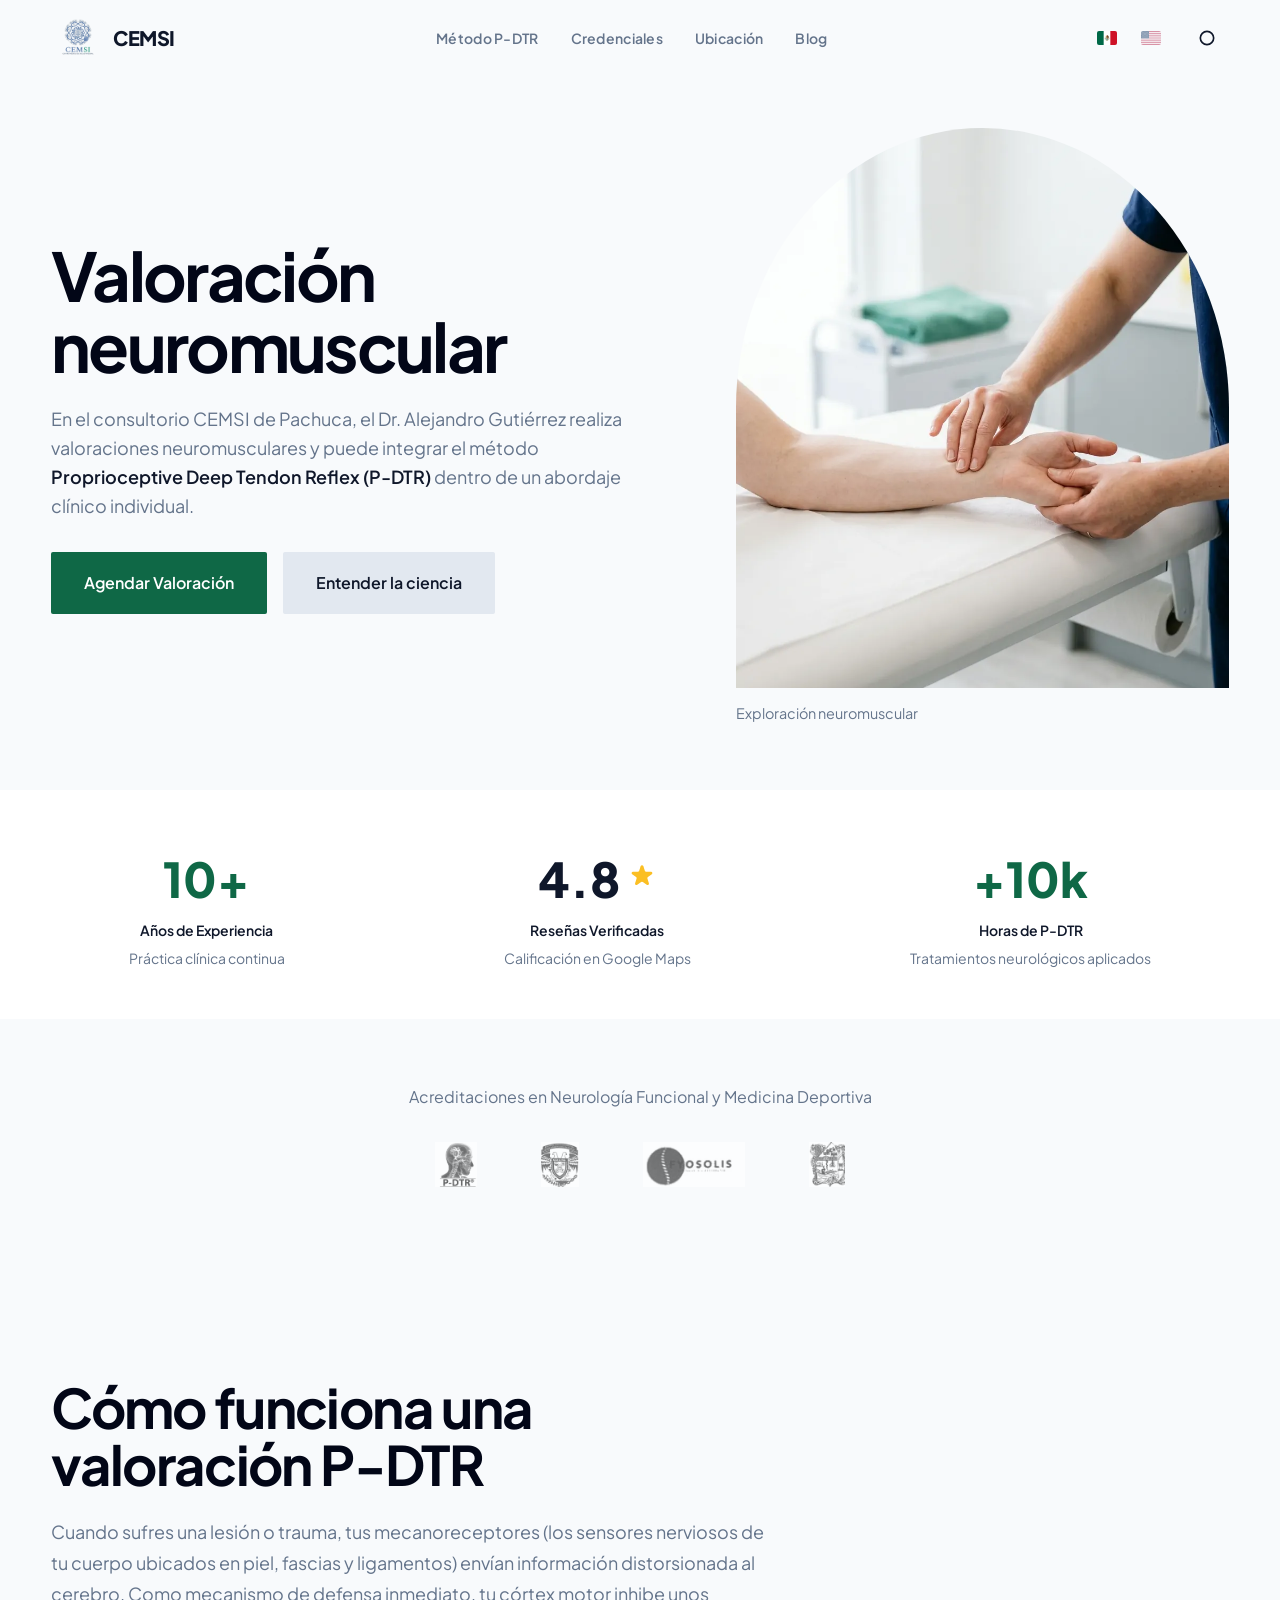
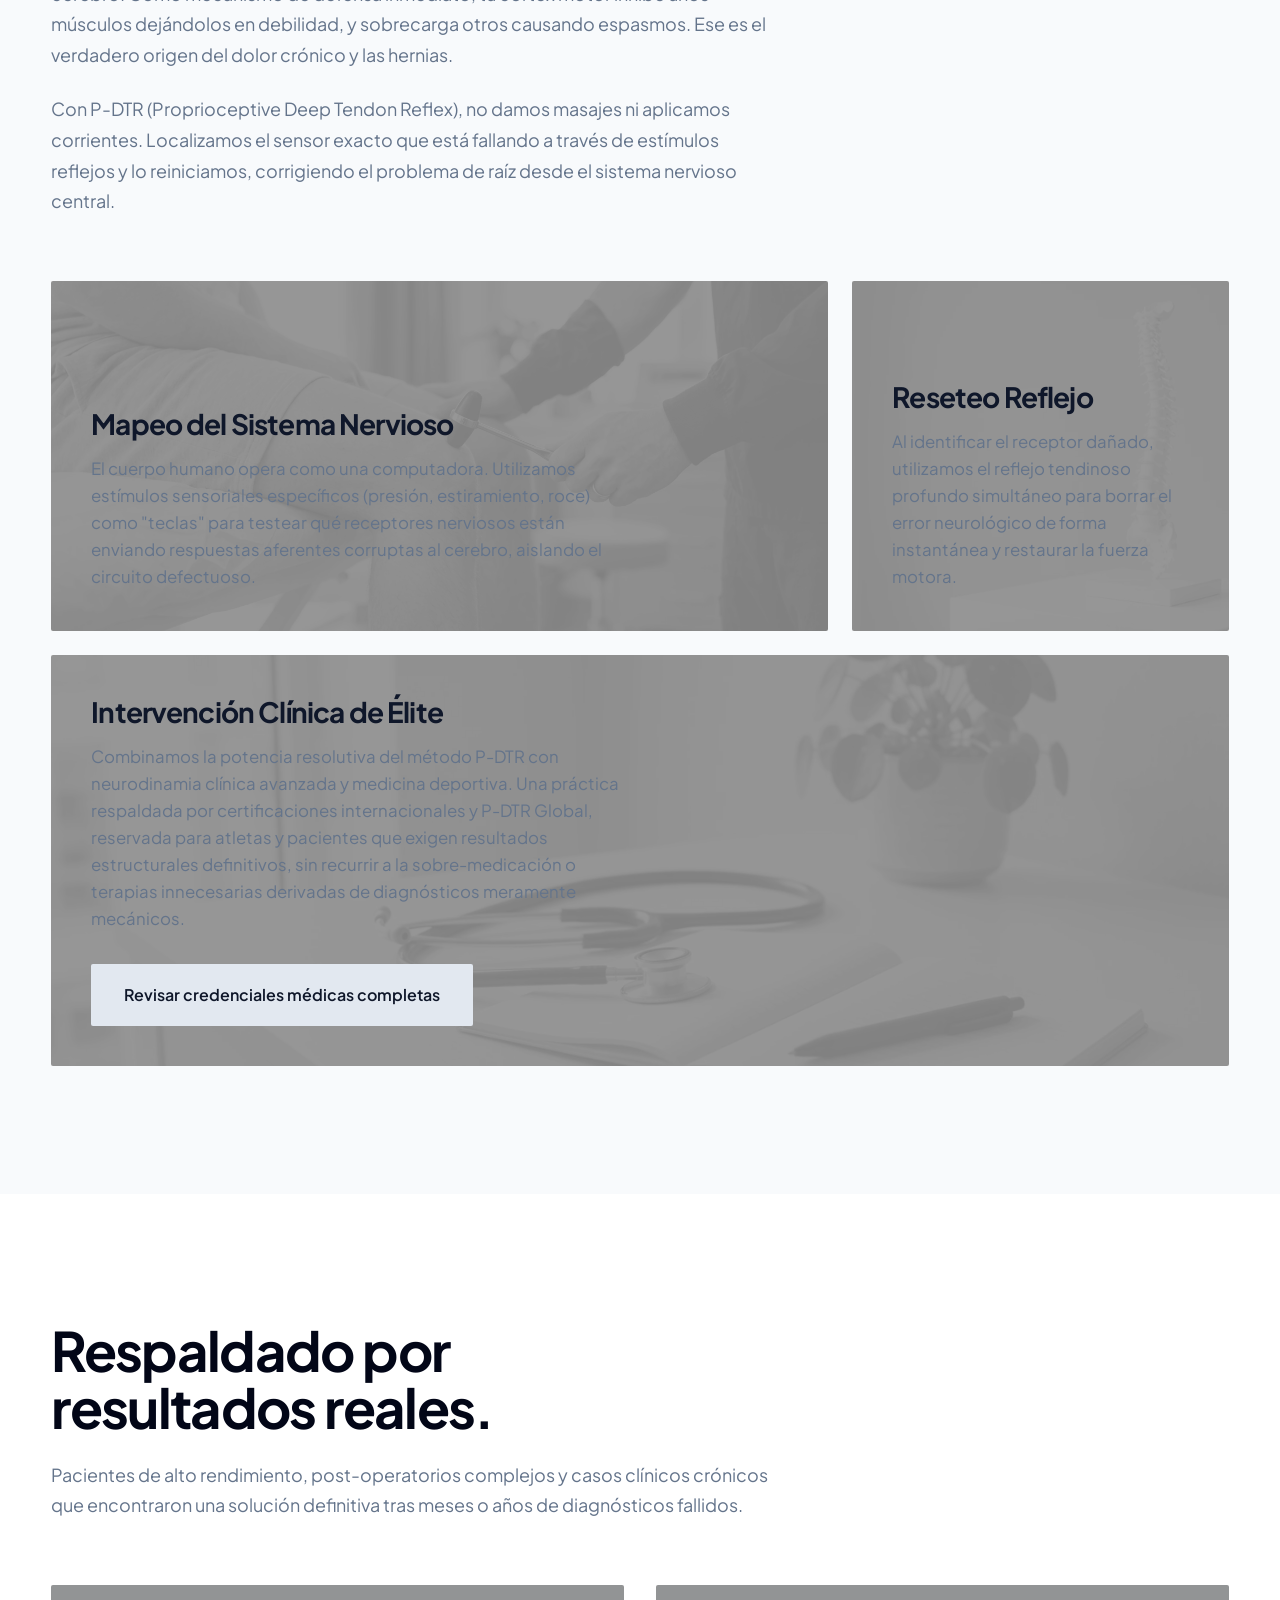
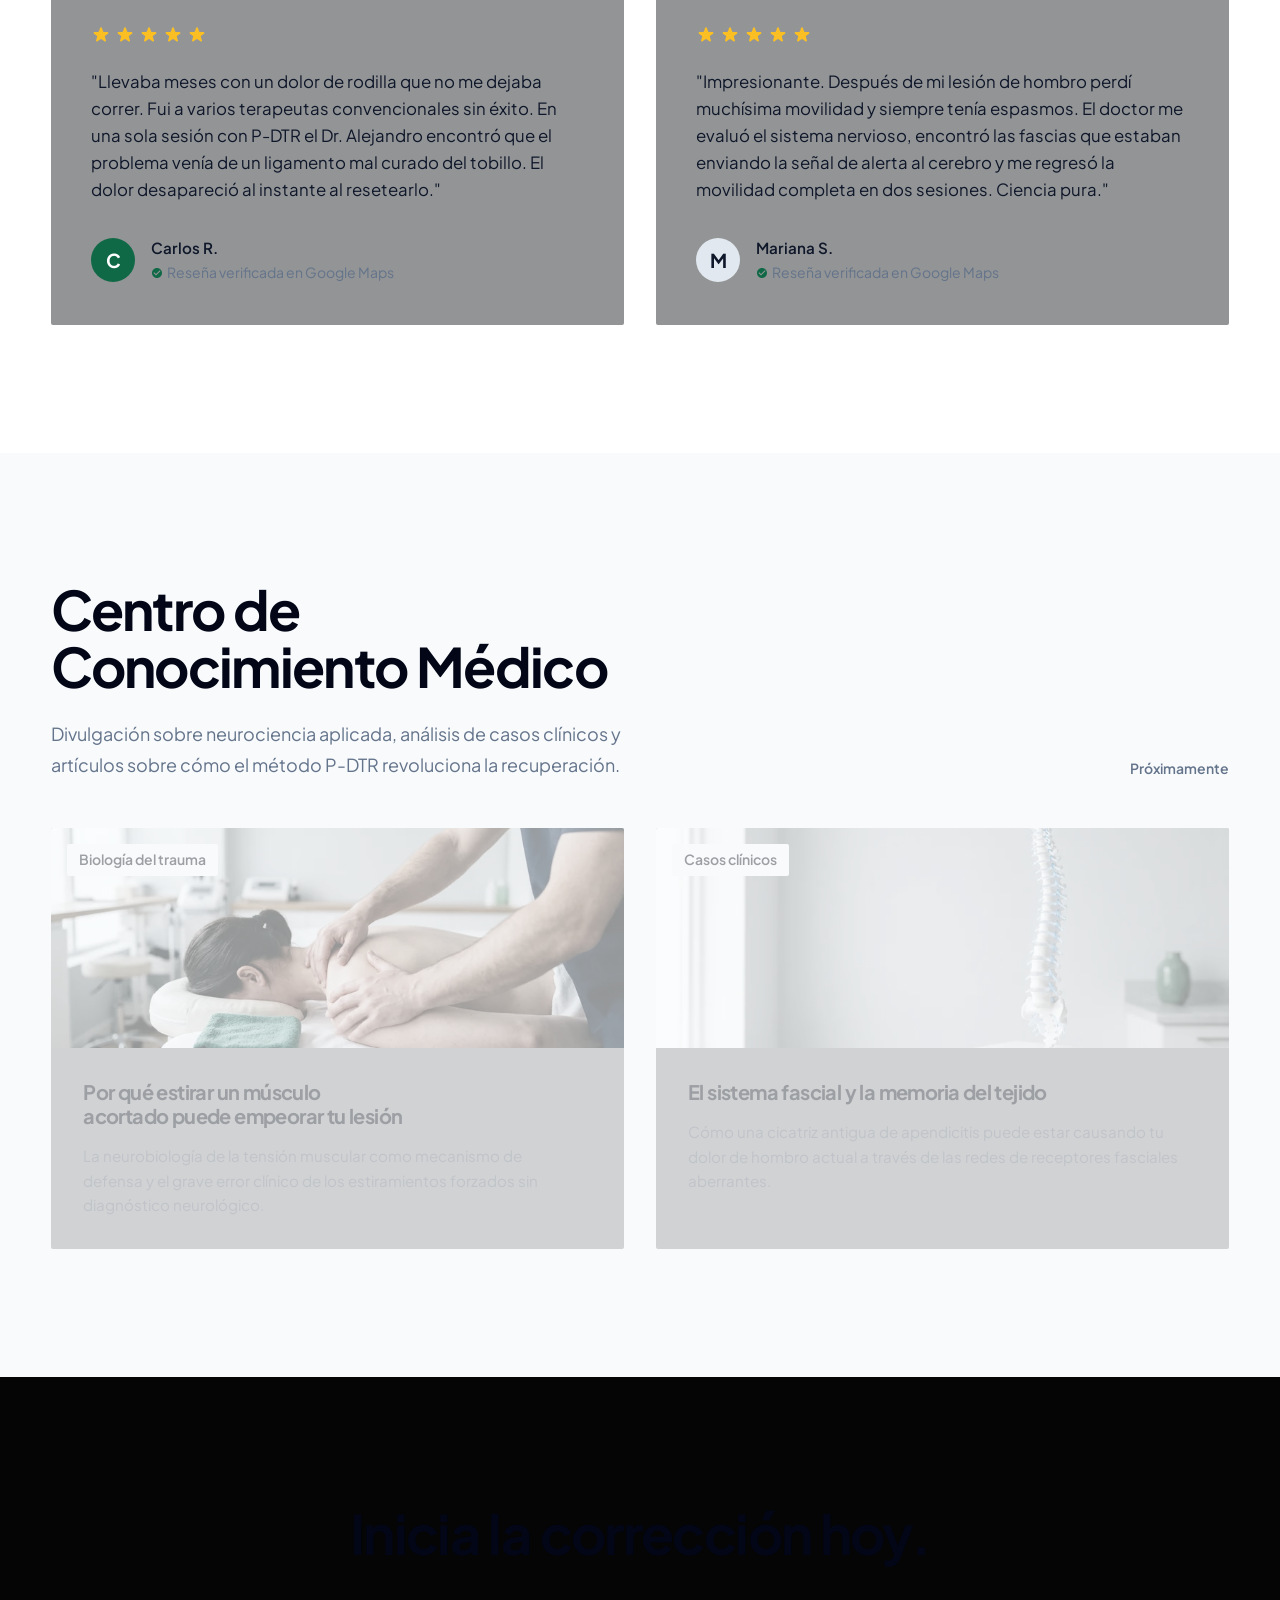
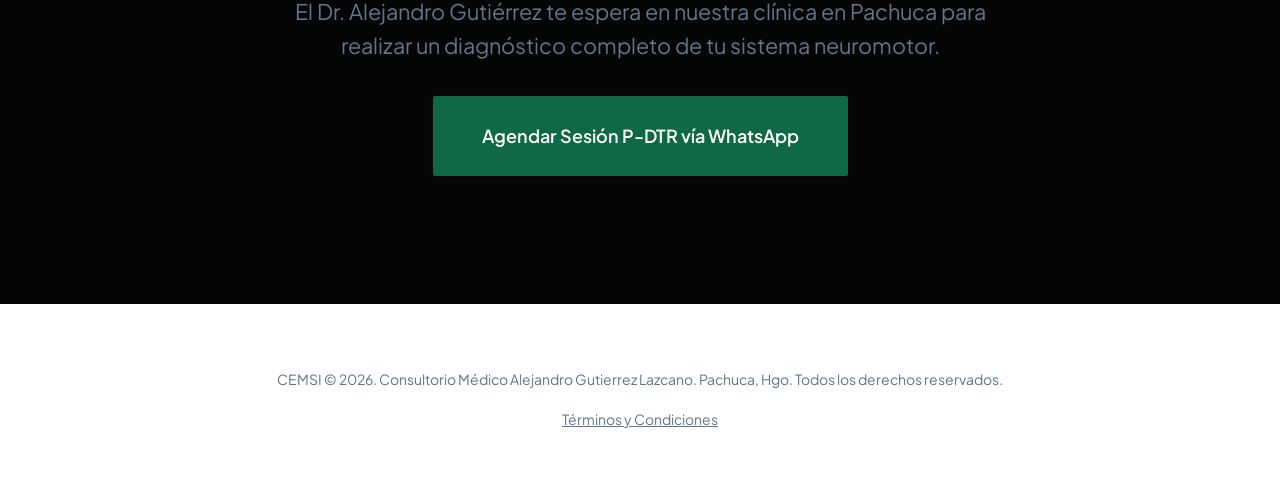
==== commit d9f1363b: "Improve mobile navigation and homepage" ====
--- a/index.html
+++ b/index.html
@@ -21,7 +21,7 @@
         CEMSI
       </a>
 
-      <nav class="nav" id="nav">
+      <nav class="nav" id="nav" aria-label="Primary navigation">
         <ul class="nav__list">
           <li><a href="que-es-pdtr.html">Método P-DTR</a></li>
           <li><a href="dr-alejandro-gutierrez.html">Credenciales</a></li>
@@ -30,6 +30,10 @@
         </ul>
       </nav>
 
+      <button type="button" class="nav-toggle" id="navToggle" aria-controls="nav" aria-expanded="false" aria-label="Abrir menú">
+        <span></span><span></span>
+      </button>
+
       <div class="header__actions">
         <div class="lang-switch">
           <a href="index.html" aria-current="true" title="Español"><img src="assets/images/flags/mx.png" alt="MX" /></a>
@@ -46,15 +50,14 @@
     
     <!-- Hero Cinematic -->
     <section class="hero">
-      <div class="bg-glow"></div>
       <div class="container hero__grid">
-        <div class="reveal">
-
-          
-          <h1>El dolor no está en el músculo. Está en la <span class="hl">señal cerebral.</span></h1>
-          
-          <p class="lead" style="margin-left: auto; margin-right: auto;">
-            La medicina tradicional trata el síntoma mecánico. Nosotros rastreamos la disfunción neurológica en tu sistema nervioso central. A través del <strong>método Proprioceptive Deep Tendon Reflex (P-DTR)</strong>, reseteamos las vías aferentes aberrantes para devolverte tu funcionalidad nativa de forma inmediata, sin fármacos ni tratamientos mecánicos innecesarios.
+        <div class="hero__copy reveal">
+
+          
+          <h1>Valoración neuromuscular</h1>
+          
+          <p class="lead">
+            En el consultorio CEMSI de Pachuca, el Dr. Alejandro Gutiérrez realiza valoraciones neuromusculares y puede integrar el método <strong>Proprioceptive Deep Tendon Reflex (P-DTR)</strong> dentro de un abordaje clínico individual.
           </p>
           
           <div class="hero__actions reveal reveal-delay-1">
@@ -66,29 +69,33 @@
             </a>
           </div>
         </div>
+        <figure class="hero__media reveal reveal-delay-1">
+          <img src="assets/images/fotos/valoracion-neuromuscular-1400.webp" alt="Exploración manual de la muñeca durante una valoración neuromuscular" fetchpriority="high" />
+          <figcaption>Exploración neuromuscular</figcaption>
+        </figure>
       </div>
     </section>
 
     <!-- Metrics / Social Proof -->
-    <section class="section" style="padding-block: 3rem; border-bottom: 1px solid var(--line); border-top: 1px solid var(--line); background: var(--surface);">
+    <section class="section" style="padding-block: 3rem; background: var(--surface);">
       <div class="container reveal">
         <div style="display: flex; flex-wrap: wrap; gap: 4rem; justify-content: space-around; text-align: center;">
           <div>
             <span style="font-size: 3rem; font-weight: 800; color: var(--accent);">10+</span>
-            <span style="display: block; color: var(--text); font-size: 0.875rem; text-transform: uppercase; letter-spacing: 0.05em; font-weight: 600;">Años de Experiencia</span>
-            <span style="display: block; color: var(--muted); font-size: 0.8rem; margin-top: 0.25rem;">Práctica clínica continua</span>
+            <span style="display: block; color: var(--text); font-size: 0.875rem;  font-weight: 600;">Años de Experiencia</span>
+            <span style="display: block; color: var(--muted); font-size: 0.875rem; margin-top: 0.25rem;">Práctica clínica continua</span>
           </div>
           <div>
             <span style="font-size: 3rem; font-weight: 800; color: var(--text); display: flex; align-items: center; justify-content: center; gap: 0.5rem;">
               4.8 <svg style="width: 28px; height: 28px; fill: #fbbf24; margin-top: -5px;" viewBox="0 0 20 20"><path d="M9.049 2.927c.3-.921 1.603-.921 1.902 0l1.07 3.292a1 1 0 00.95.69h3.462c.969 0 1.371 1.24.588 1.81l-2.8 2.034a1 1 0 00-.364 1.118l1.07 3.292c.3.921-.755 1.688-1.54 1.118l-2.8-2.034a1 1 0 00-1.175 0l-2.8 2.034c-.784.57-1.838-.197-1.539-1.118l1.07-3.292a1 1 0 00-.364-1.118L2.98 8.72c-.783-.57-.38-1.81.588-1.81h3.461a1 1 0 00.951-.69l1.07-3.292z"></path></svg>
             </span>
-            <span style="display: block; color: var(--text); font-size: 0.875rem; text-transform: uppercase; letter-spacing: 0.05em; font-weight: 600;">Reseñas Verificadas</span>
-            <span style="display: block; color: var(--muted); font-size: 0.8rem; margin-top: 0.25rem;">Calificación en Google Maps</span>
+            <span style="display: block; color: var(--text); font-size: 0.875rem;  font-weight: 600;">Reseñas Verificadas</span>
+            <span style="display: block; color: var(--muted); font-size: 0.875rem; margin-top: 0.25rem;">Calificación en Google Maps</span>
           </div>
           <div>
             <span style="font-size: 3rem; font-weight: 800; color: var(--accent);">+10k</span>
-            <span style="display: block; color: var(--text); font-size: 0.875rem; text-transform: uppercase; letter-spacing: 0.05em; font-weight: 600;">Horas de P-DTR</span>
-            <span style="display: block; color: var(--muted); font-size: 0.8rem; margin-top: 0.25rem;">Tratamientos neurológicos aplicados</span>
+            <span style="display: block; color: var(--text); font-size: 0.875rem;  font-weight: 600;">Horas de P-DTR</span>
+            <span style="display: block; color: var(--muted); font-size: 0.875rem; margin-top: 0.25rem;">Tratamientos neurológicos aplicados</span>
           </div>
         </div>
       </div>
@@ -112,7 +119,7 @@
     <section class="section">
       <div class="container">
         <div class="text-block reveal">
-          <h2>El fin de las compensaciones estructurales.</h2>
+          <h2>Cómo funciona una valoración P-DTR</h2>
           <p>Cuando sufres una lesión o trauma, tus mecanoreceptores (los sensores nerviosos de tu cuerpo ubicados en piel, fascias y ligamentos) envían información distorsionada al cerebro. Como mecanismo de defensa inmediato, tu córtex motor inhibe unos músculos dejándolos en debilidad, y sobrecarga otros causando espasmos. Ese es el verdadero origen del dolor crónico y las hernias.</p>
           <p>Con P-DTR (Proprioceptive Deep Tendon Reflex), no damos masajes ni aplicamos corrientes. Localizamos el sensor exacto que está fallando a través de estímulos reflejos y lo reiniciamos, corrigiendo el problema de raíz desde el sistema nervioso central.</p>
         </div>
@@ -123,7 +130,6 @@
           <a href="que-es-pdtr.html" class="tile tile--span-8 reveal reveal-delay-1">
             <img src="assets/images/fotos/evaluacion-refleja-1400.webp" class="tile__bg" alt="Evaluación neurológica" />
             <div style="margin-top: auto; max-width: 600px;">
-              <span style="color: var(--accent); font-size: 0.8rem; font-weight: 700; letter-spacing: 0.1em; display:block; margin-bottom:0.5rem;">DIAGNÓSTICO ALGORÍTMICO</span>
               <h3>Mapeo del Sistema Nervioso</h3>
               <p>El cuerpo humano opera como una computadora. Utilizamos estímulos sensoriales específicos (presión, estiramiento, roce) como "teclas" para testear qué receptores nerviosos están enviando respuestas aferentes corruptas al cerebro, aislando el circuito defectuoso.</p>
             </div>
@@ -133,7 +139,6 @@
           <a href="que-es-pdtr.html" class="tile tile--span-4 reveal reveal-delay-2">
             <img src="assets/images/fotos/modelo-columna-800.webp" class="tile__bg" alt="Columna" />
             <div style="margin-top: auto;">
-              <span style="color: var(--accent); font-size: 0.8rem; font-weight: 700; letter-spacing: 0.1em; display:block; margin-bottom:0.5rem;">EJECUCIÓN</span>
               <h3>Reseteo Reflejo</h3>
               <p>Al identificar el receptor dañado, utilizamos el reflejo tendinoso profundo simultáneo para borrar el error neurológico de forma instantánea y restaurar la fuerza motora.</p>
             </div>
@@ -143,7 +148,6 @@
           <a href="dr-alejandro-gutierrez.html" class="tile tile--span-12 reveal reveal-delay-3">
             <img src="assets/images/fotos/medicina-integral-1400.webp" class="tile__bg" alt="Medicina Deportiva" />
             <div style="flex: 1;">
-              <span style="color: var(--accent); font-size: 0.8rem; font-weight: 700; letter-spacing: 0.1em; display:block; margin-bottom:0.5rem;">DIRIGIDO POR EL DR. ALEJANDRO GUTIÉRREZ</span>
               <h3>Intervención Clínica de Élite</h3>
               <p>Combinamos la potencia resolutiva del método P-DTR con neurodinamia clínica avanzada y medicina deportiva. Una práctica respaldada por certificaciones internacionales y P-DTR Global, reservada para atletas y pacientes que exigen resultados estructurales definitivos, sin recurrir a la sobre-medicación o terapias innecesarias derivadas de diagnósticos meramente mecánicos.</p>
               <span class="btn btn--outline" style="margin-top: 2rem;">Revisar credenciales médicas completas</span>
@@ -177,7 +181,7 @@
               <div style="width: 44px; height: 44px; border-radius: 50%; background: var(--accent); color: #fff; display: flex; align-items: center; justify-content: center; font-weight: 700; font-size: 1.2rem;">C</div>
               <div>
                 <strong style="display: block; font-size: 0.95rem;">Carlos R.</strong>
-                <span style="font-size: 0.8rem; color: var(--muted); display: flex; align-items: center; gap: 0.25rem;">
+                <span style="font-size: 0.875rem; color: var(--muted); display: flex; align-items: center; gap: 0.25rem;">
                   <svg style="width:12px;height:12px;fill:var(--accent)" viewBox="0 0 24 24"><path d="M12 2C6.48 2 2 6.48 2 12s4.48 10 10 10 10-4.48 10-10S17.52 2 12 2zm-2 15l-5-5 1.41-1.41L10 14.17l7.59-7.59L19 8l-9 9z"/></svg> 
                   Reseña verificada en Google Maps
                 </span>
@@ -198,7 +202,7 @@
               <div style="width: 44px; height: 44px; border-radius: 50%; background: var(--surface-highlight); color: var(--text); display: flex; align-items: center; justify-content: center; font-weight: 700; font-size: 1.2rem;">M</div>
               <div>
                 <strong style="display: block; font-size: 0.95rem;">Mariana S.</strong>
-                <span style="font-size: 0.8rem; color: var(--muted); display: flex; align-items: center; gap: 0.25rem;">
+                <span style="font-size: 0.875rem; color: var(--muted); display: flex; align-items: center; gap: 0.25rem;">
                   <svg style="width:12px;height:12px;fill:var(--accent)" viewBox="0 0 24 24"><path d="M12 2C6.48 2 2 6.48 2 12s4.48 10 10 10 10-4.48 10-10S17.52 2 12 2zm-2 15l-5-5 1.41-1.41L10 14.17l7.59-7.59L19 8l-9 9z"/></svg> 
                   Reseña verificada en Google Maps
                 </span>
@@ -218,14 +222,14 @@
             <h2>Centro de Conocimiento Médico</h2>
             <p>Divulgación sobre neurociencia aplicada, análisis de casos clínicos y artículos sobre cómo el método P-DTR revoluciona la recuperación.</p>
           </div>
-          <div style="padding: 0.5rem 1rem; border: 1px solid var(--accent); color: var(--accent); border-radius: var(--r-pill); font-size: 0.8rem; font-weight: 800; letter-spacing: 0.05em;">PRÓXIMAMENTE</div>
+          <p style="font-size: 0.875rem; font-weight: 600;">Próximamente</p>
         </div>
 
         <div style="display: grid; grid-template-columns: repeat(auto-fit, minmax(320px, 1fr)); gap: 2rem; opacity: 0.4; pointer-events: none; filter: grayscale(50%);">
           
           <div class="tile" style="padding: 0; min-height: 400px; display: flex; flex-direction: column;">
-            <div style="height: 220px; background: url('assets/images/fotos/terapia-manual-800.webp') center/cover; border-bottom: 1px solid var(--line); position: relative;">
-              <div style="position: absolute; top: 1rem; left: 1rem; background: var(--bg); font-size: 0.75rem; padding: 0.25rem 0.75rem; border-radius: var(--r-pill); font-weight: 600; text-transform: uppercase;">Biología del Trauma</div>
+            <div style="height: 220px; background: url('assets/images/fotos/terapia-manual-800.webp') center/cover; position: relative;">
+              <div style="position: absolute; top: 1rem; left: 1rem; background: var(--bg); font-size: 0.875rem; padding: 0.25rem 0.75rem; border-radius: var(--r-pill); font-weight: 600; ">Biología del trauma</div>
             </div>
             <div style="padding: 2rem; flex: 1;">
               <h3 style="font-size: 1.25rem;">Por qué estirar un músculo acortado puede empeorar tu lesión</h3>
@@ -234,8 +238,8 @@
           </div>
 
           <div class="tile" style="padding: 0; min-height: 400px; display: flex; flex-direction: column;">
-            <div style="height: 220px; background: url('assets/images/fotos/modelo-columna-800.webp') center/cover; border-bottom: 1px solid var(--line); position: relative;">
-              <div style="position: absolute; top: 1rem; left: 1rem; background: var(--bg); font-size: 0.75rem; padding: 0.25rem 0.75rem; border-radius: var(--r-pill); font-weight: 600; text-transform: uppercase;">Casos Clínicos</div>
+            <div style="height: 220px; background: url('assets/images/fotos/modelo-columna-800.webp') center/cover; position: relative;">
+              <div style="position: absolute; top: 1rem; left: 1rem; background: var(--bg); font-size: 0.875rem; padding: 0.25rem 0.75rem; border-radius: var(--r-pill); font-weight: 600; ">Casos clínicos</div>
             </div>
             <div style="padding: 2rem; flex: 1;">
               <h3 style="font-size: 1.25rem;">El sistema fascial y la memoria del tejido</h3>
@@ -260,7 +264,7 @@
 
   </main>
 
-  <footer style="padding: 4rem 0; border-top: 1px solid var(--line); text-align: center; background: var(--surface);">
+  <footer style="padding: 4rem 0; text-align: center; background: var(--surface);">
     <div class="container">
       <p style="font-size: 0.875rem; color: var(--muted); margin-bottom: 1rem;">CEMSI © 2026. Consultorio Médico Alejandro Gutierrez Lazcano. Pachuca, Hgo. Todos los derechos reservados.</p>
       <p style="font-size: 0.875rem;"><a href="terminos-y-condiciones.html" style="color: var(--muted); text-decoration: underline;">Términos y Condiciones</a></p>
@@ -268,6 +272,7 @@
   </footer>
 
   <script>
+    document.documentElement.classList.add('js');
     const html = document.documentElement;
     const themeToggle = document.getElementById('themeToggle');
     
@@ -299,15 +304,8 @@
       document.querySelectorAll('.reveal').forEach(el => observer.observe(el));
     });
 
-    if ('serviceWorker' in navigator) {
-      window.addEventListener('load', () => {
-        navigator.serviceWorker.register('/sw.js').then(registration => {
-          console.log('SW registered: ', registration);
-        }).catch(registrationError => {
-          console.log('SW registration failed: ', registrationError);
-        });
-      });
-    }
   </script>
+
+  <script src="assets/js/site-nav.js" defer></script>
 </body>
 </html>
--- a/assets/css/styles.css
+++ b/assets/css/styles.css
@@ -116,7 +116,7 @@
   padding: 0 var(--gutter);
 }
 
-.section { padding-block: var(--section); border-bottom: 1px solid var(--line); transition: border-color 0.5s ease; }
+.section { padding-block: var(--section); transition: border-color 0.5s ease; }
 .section--surface { background: var(--surface); transition: background 0.5s ease; }
 
 .lead { font-size: var(--fs-lead); max-width: 65ch; line-height: 1.6; }
@@ -146,9 +146,9 @@
   box-shadow: 0 10px 30px -10px var(--accent);
 }
 .btn--outline {
-  background: transparent;
+  background: var(--surface-highlight);
   color: var(--text);
-  border-color: var(--line-strong);
+  border-color: transparent;
 }
 .btn--outline:hover {
   border-color: var(--text);
@@ -239,7 +239,7 @@
   border-radius: var(--r-card);
   overflow: hidden;
   background: var(--surface);
-  border: 1px solid var(--line);
+  border: 0;
   display: flex;
   flex-direction: column;
   transition: transform 0.6s var(--ease-out), border-color 0.4s, background 0.5s;
@@ -267,7 +267,7 @@
 }
 .tile::before {
   content: ""; position: absolute; inset: 0; z-index: -1;
-  background: linear-gradient(to top, var(--surface) 20%, transparent);
+  background: rgba(5, 5, 7, 0.42);
   transition: background 0.5s ease;
 }
 .tile h3 { font-size: 1.75rem; margin-bottom: 1rem; color: var(--text); }
@@ -284,8 +284,8 @@
 }
 
 /* Seals */
-.seals { padding: 4rem 0; border-bottom: 1px solid var(--line); }
-.seals p { text-align: center; font-size: 0.875rem; letter-spacing: 0.05em; text-transform: uppercase; margin-bottom: 2rem; color: var(--line-strong); }
+.seals { padding: 4rem 0; }
+.seals p { text-align: center; font-size: 1rem; margin-bottom: 2rem; color: var(--muted); }
 .seals__list { display: flex; justify-content: center; flex-wrap: wrap; gap: 4rem; list-style: none; padding: 0; margin: 0; }
 .seals__list img { height: 45px; opacity: 0.6; filter: grayscale(100%); mix-blend-mode: multiply; transition: opacity 0.4s, filter 0.5s; }
 .seals__list img:hover { opacity: 1; filter: grayscale(0%); }
@@ -301,8 +301,8 @@
 }
 
 /* Scroll Reveals (Intersection Observer) */
-.reveal { opacity: 0; transform: translateY(30px); transition: opacity 0.9s var(--ease-out), transform 0.9s var(--ease-out); }
-.reveal.is-visible { opacity: 1; transform: translateY(0); }
+html.js .reveal { opacity: 0; transform: translateY(30px); transition: opacity 0.9s var(--ease-out), transform 0.9s var(--ease-out); }
+html.js .reveal.is-visible { opacity: 1; transform: translateY(0); }
 .reveal-delay-1 { transition-delay: 0.1s; }
 .reveal-delay-2 { transition-delay: 0.2s; }
 .reveal-delay-3 { transition-delay: 0.3s; }
@@ -310,7 +310,7 @@
 /* Cred Grid */
 .cred-grid { display: grid; grid-template-columns: repeat(auto-fit, minmax(300px, 1fr)); gap: 1.5rem; }
 .cred {
-  border: 1px solid var(--line);
+  border: 0;
   background: var(--surface);
   padding: 1.5rem;
   border-radius: var(--r-card);
@@ -322,7 +322,7 @@
 .cred { display: flex; flex-direction: column; }
 .cred img { aspect-ratio: 4 / 3; object-fit: cover; object-position: top; }
 .cred__tag { font-size: 0.7rem; letter-spacing: 0.14em; text-transform: uppercase; color: var(--accent); margin-bottom: 0.6rem; font-weight: 700; }
-.cred__meta { list-style: none; padding: 0; margin: 1rem 0 0; display: grid; gap: 0.35rem; font-size: 0.85rem; color: var(--muted, inherit); border-top: 1px solid var(--line); padding-top: 1rem; }
+.cred__meta { list-style: none; padding: 0; margin: 1rem 0 0; display: grid; gap: 0.35rem; font-size: 0.875rem; color: var(--muted, inherit); padding-top: 1rem; }
 .cred__meta strong { color: var(--text); font-weight: 600; }
 
 /* Education Timeline */
@@ -334,7 +334,153 @@
 .timeline p { font-size: 0.95rem; margin: 0; }
 
 /* Text Blocks */
-.text-block { max-width: 800px; margin-bottom: 4rem; }
+.text-block { max-width: 60ch; margin-bottom: 4rem; }
 .text-block h2 { margin-bottom: 1.5rem; }
 .text-block p { margin-bottom: 1.5rem; font-size: 1.125rem; color: var(--muted); text-align: justify; hyphens: auto; -webkit-hyphens: auto; }
 .text-block p:last-child { margin-bottom: 0; }
+
+/* P-DTR Official Badge */
+.pdtr-badge { display: flex; flex-direction: column; align-items: center; gap: 1.25rem; text-align: center; padding: 4rem 0; }
+.pdtr-badge__label { font-size: 0.75rem; letter-spacing: 0.15em; text-transform: uppercase; color: var(--muted); }
+.pdtr-badge__link { display: inline-block; background: #ffffff; padding: 1rem; border-radius: 2px; border: 0; transition: transform 0.4s var(--ease-out); }
+.pdtr-badge__link:hover { transform: translateY(-4px); box-shadow: 0 18px 40px var(--accent-glow); }
+.pdtr-badge__link img { width: 180px; height: auto; display: block; }
+.pdtr-badge__caption { font-size: 0.875rem; color: var(--muted); }
+.pdtr-badge__caption a { color: var(--accent); text-decoration: underline; }
+
+/* Site navigation, home composition, and small-screen layout */
+:root {
+  --gutter: clamp(1.25rem, 4vw, 3.5rem);
+  --r-pill: 2px;
+}
+
+.site-header {
+  background: var(--bg);
+  backdrop-filter: none;
+  border-bottom: 0;
+}
+
+.nav-toggle {
+  display: none;
+  width: 44px;
+  height: 44px;
+  padding: 11px;
+  border: 0;
+  border-radius: 0;
+  background: transparent;
+  color: var(--text);
+  cursor: pointer;
+}
+
+.nav-toggle span {
+  display: block;
+  width: 22px;
+  height: 2px;
+  margin: 5px 0;
+  background: currentColor;
+  transition: transform 180ms ease;
+}
+
+.nav-toggle[aria-expanded="true"] span:first-child { transform: translateY(3.5px) rotate(45deg); }
+.nav-toggle[aria-expanded="true"] span:last-child { transform: translateY(-3.5px) rotate(-45deg); }
+
+.lang-switch a {
+  display: grid;
+  min-width: 36px;
+  min-height: 44px;
+  place-items: center;
+}
+
+.hero {
+  min-height: min(84svh, 900px);
+  padding-block: 8rem 4rem;
+}
+
+.hero__grid {
+  grid-template-columns: minmax(0, 1.05fr) minmax(280px, 0.85fr);
+  align-items: center;
+  gap: clamp(2rem, 6vw, 6rem);
+  text-align: left;
+}
+
+.hero__copy { max-width: 680px; }
+.hero h1 { max-width: 12ch; margin: 0; }
+.hero h1 .hl { color: inherit; }
+.hero .lead { margin: 1.5rem 0 2rem; max-width: 56ch; }
+.hero .lead { font-size: 1.125rem; }
+.hero__actions { justify-content: flex-start; flex-wrap: wrap; }
+.hero__media { margin: 0; min-width: 0; }
+.hero__media img {
+  width: 100%;
+  aspect-ratio: 0.88;
+  object-fit: cover;
+  object-position: center;
+  border-radius: 50% 50% 0 0;
+  animation: hero-photo-drift 14s ease-in-out infinite alternate;
+}
+.hero__media figcaption { margin-top: 0.85rem; color: var(--muted); font-size: 0.9rem; }
+.bg-glow { display: none; }
+.text-block p { text-align: left; }
+.cred__tag, .timeline__year, .pdtr-badge__label { font-size: 0.8125rem; letter-spacing: 0.04em; }
+.cred__meta { font-size: 0.875rem; }
+.theme-toggle { width: 44px; height: 44px; }
+.btn { min-height: 48px; }
+html.dark .btn--primary { color: #050507; }
+
+@keyframes hero-photo-drift {
+  from { transform: scale(1); }
+  to { transform: scale(1.035); }
+}
+
+a:focus-visible,
+button:focus-visible { outline: 3px solid var(--accent); outline-offset: 4px; }
+
+@media (max-width: 900px) {
+  .site-header { padding-block: 0.5rem; }
+  .header__inner { gap: 0.5rem; }
+  .nav-toggle { display: block; order: 3; flex: 0 0 44px; }
+  .header__actions { gap: 0.25rem; margin-left: auto; }
+  .nav {
+    display: none;
+    position: absolute;
+    top: 100%;
+    left: var(--gutter);
+    right: var(--gutter);
+    padding: 0.75rem 1rem;
+    background: var(--surface);
+    box-shadow: 0 16px 28px rgba(0, 0, 0, 0.2);
+  }
+  .nav.is-open { display: block; }
+  .nav__list { display: grid; gap: 0; }
+  .nav__list li + li { border-top: 1px solid var(--line); }
+  .nav__list a { display: block; padding: 0.9rem 0.25rem; font-size: 1rem; }
+  .hero { min-height: 0; padding-block: 7.5rem 4rem; }
+  .hero__grid { grid-template-columns: minmax(0, 1fr) minmax(220px, 0.8fr); gap: 2rem; }
+  .hero h1 { font-size: clamp(2.4rem, 6vw, 4rem); }
+}
+
+@media (max-width: 680px) {
+  .brand { gap: 0.35rem; font-size: 1.05rem; }
+  .brand img { height: 36px; }
+  .theme-toggle { padding: 0.5rem; }
+  .hero { padding-block: 6.5rem 3rem; }
+  .hero__grid { grid-template-columns: minmax(0, 1fr); gap: 2rem; }
+  .hero__copy { max-width: none; }
+  .hero h1 { max-width: 18ch; font-size: clamp(2.35rem, 10vw, 3.5rem); }
+  .hero .lead { margin-block: 1rem 1.5rem; font-size: 1.125rem; line-height: 1.55; }
+  .hero__actions { display: grid; grid-template-columns: minmax(0, 1fr); gap: 0.65rem; }
+  .hero__actions .btn { width: 100%; min-height: 48px; }
+  .hero__media { width: min(100%, 360px); margin-inline: auto; }
+  .hero__media img { aspect-ratio: 1.05; }
+  .section { padding-block: clamp(4rem, 14vw, 6rem); }
+  .seals { padding-block: 2rem; }
+  .seals__list { gap: 1.5rem; }
+  .seals__list img { height: 36px; }
+  .cred-grid { grid-template-columns: minmax(0, 1fr); }
+}
+
+@media (prefers-reduced-motion: reduce) {
+  html { scroll-behavior: auto; }
+  *, *::before, *::after { scroll-behavior: auto !important; transition-duration: 0.01ms !important; animation-duration: 0.01ms !important; }
+  html.js .reveal { opacity: 1; transform: none; }
+}
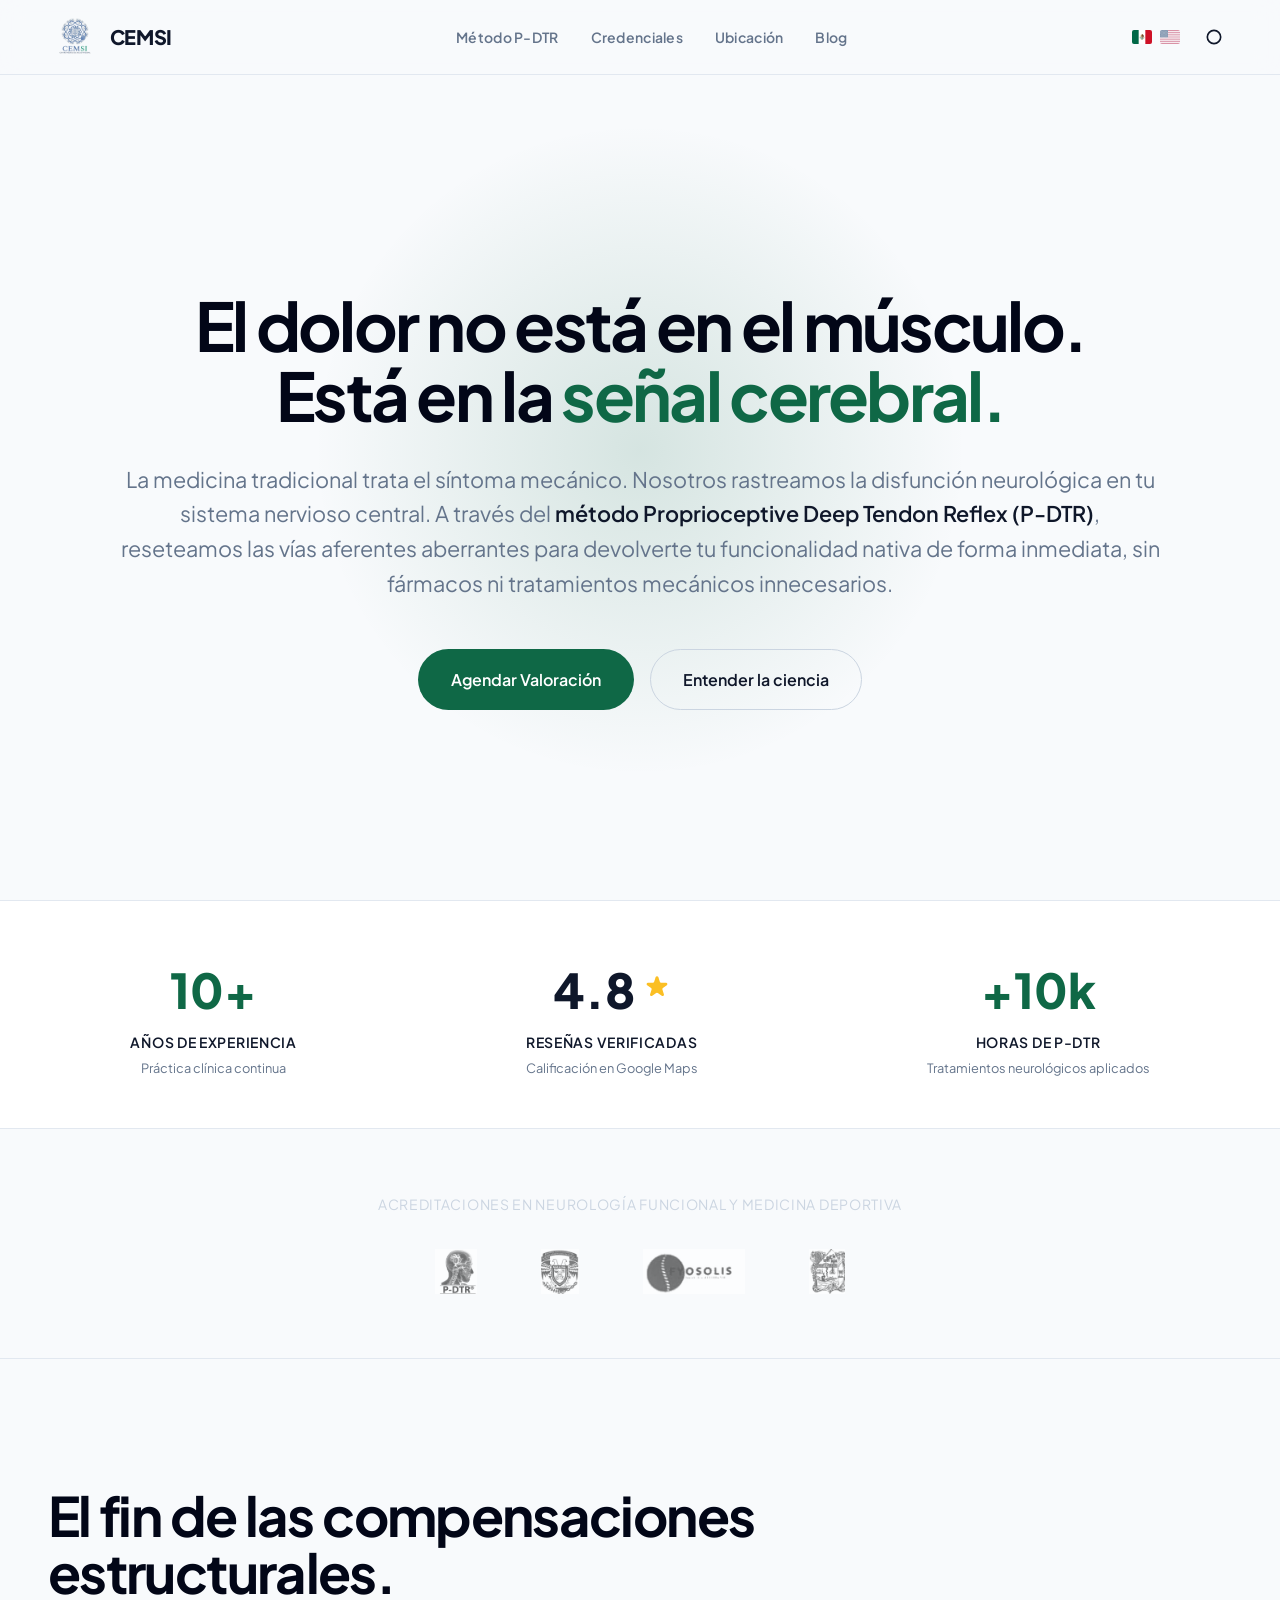
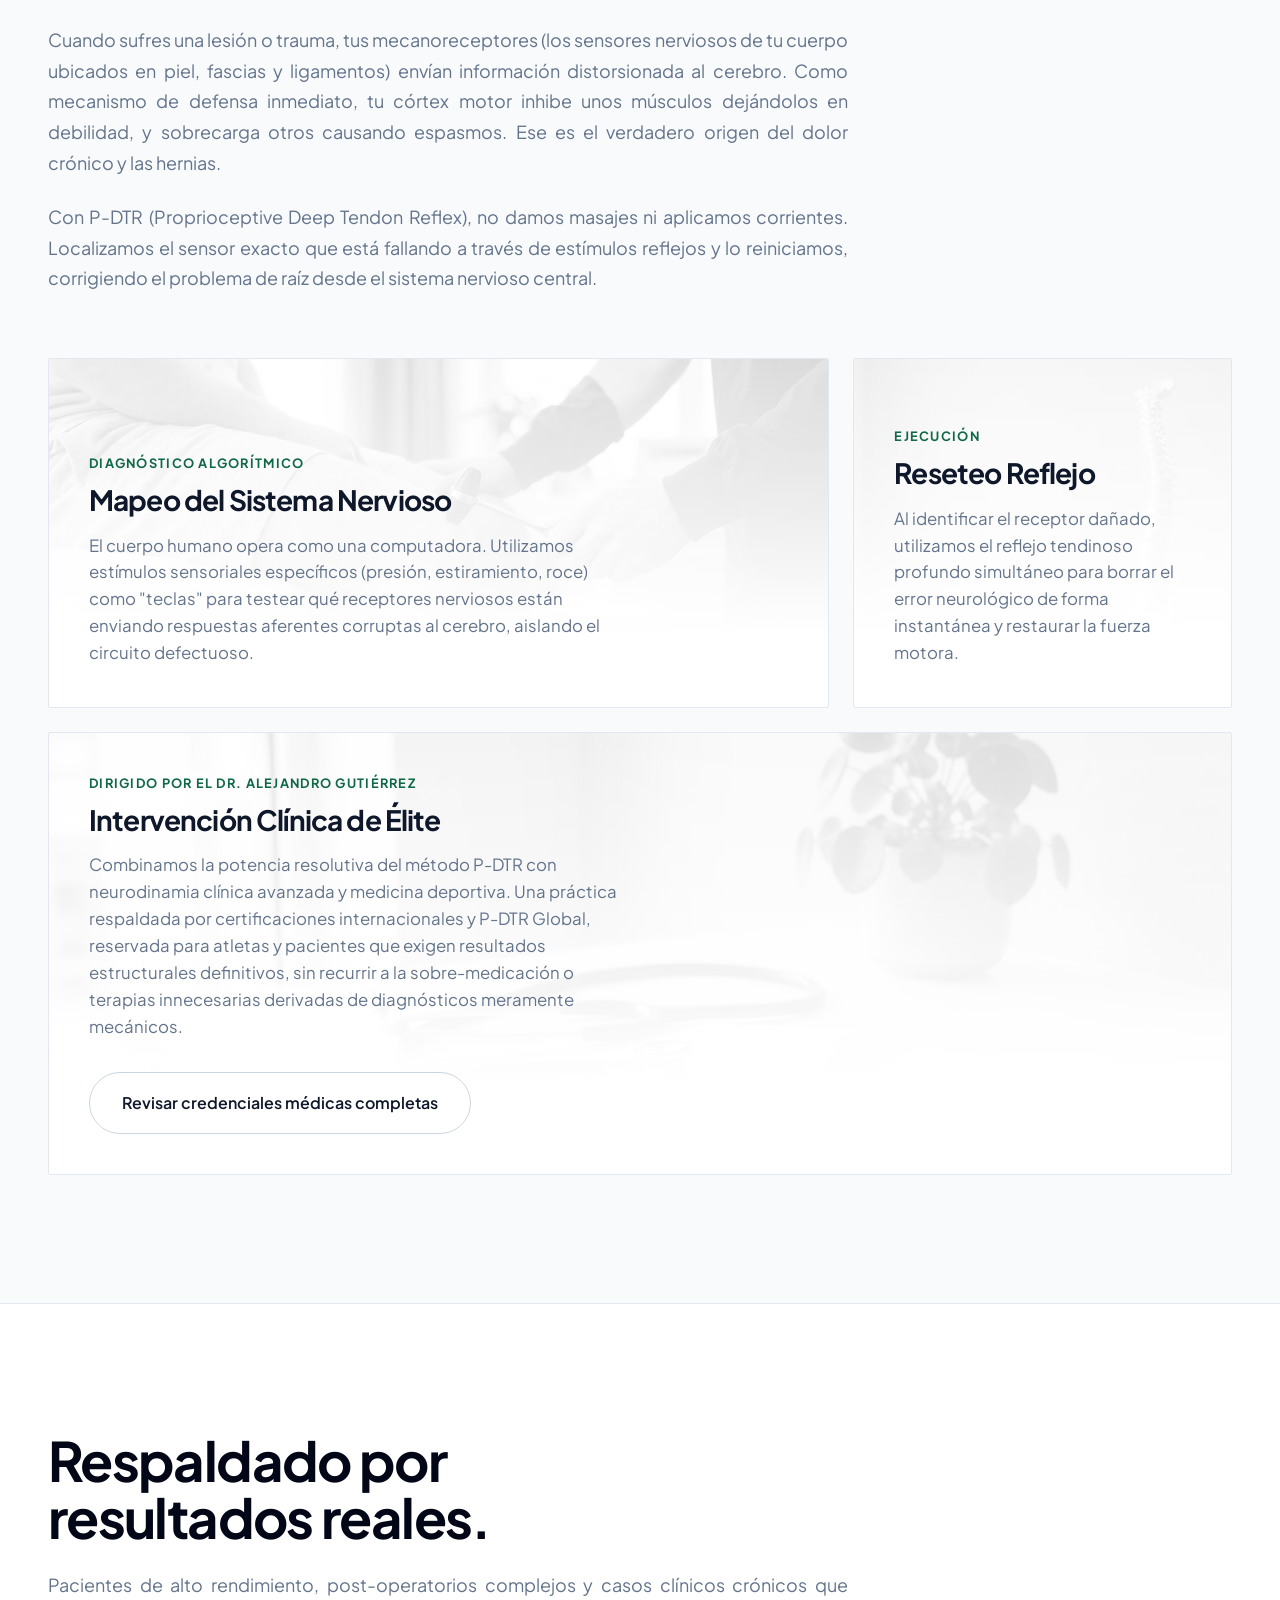
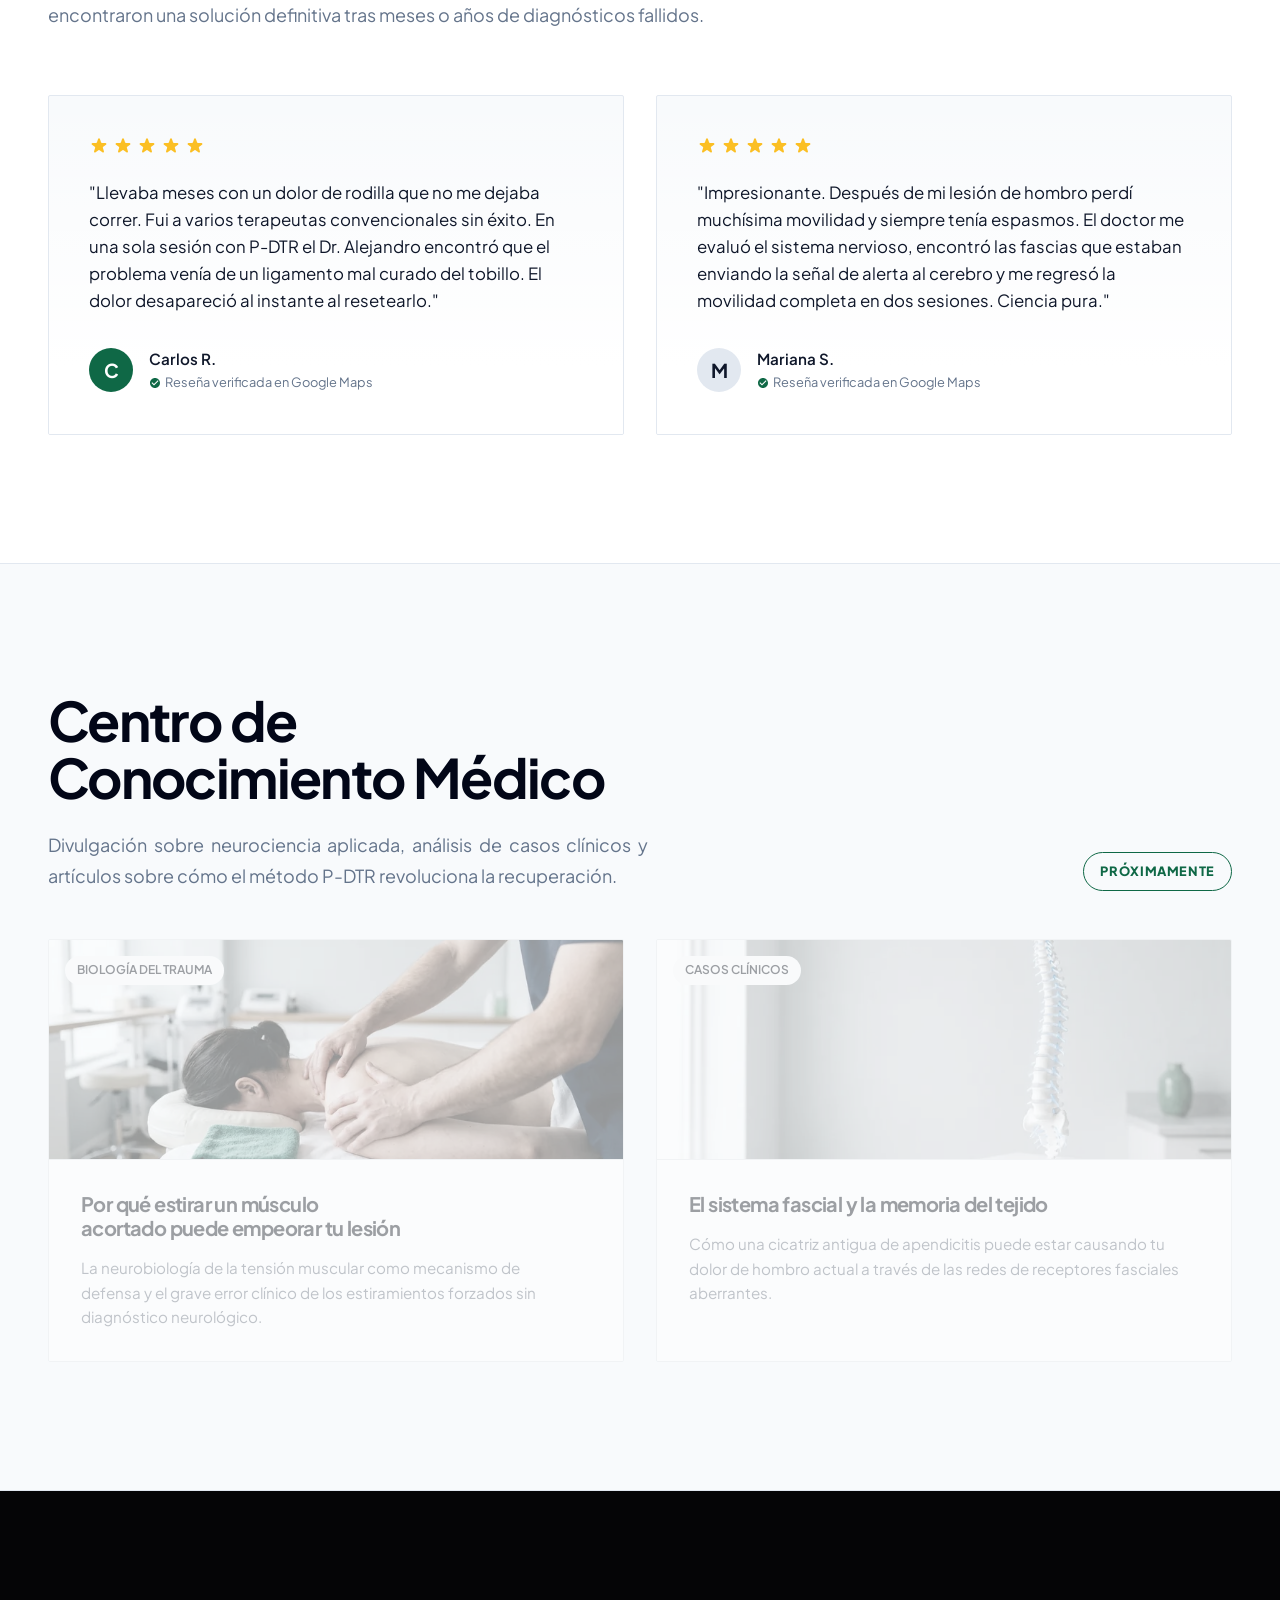
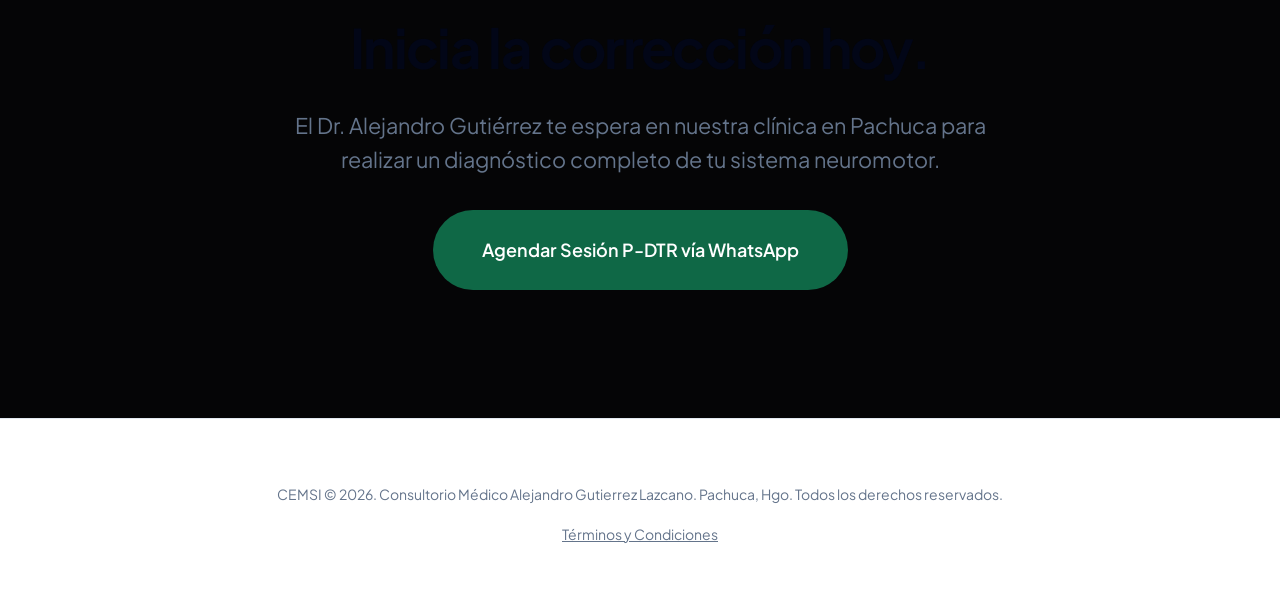
==== commit 38994c3e: "Restore original design and fix navigation" ====
--- a/index.html
+++ b/index.html
@@ -50,14 +50,15 @@
     
     <!-- Hero Cinematic -->
     <section class="hero">
+      <div class="bg-glow"></div>
       <div class="container hero__grid">
-        <div class="hero__copy reveal">
-
-          
-          <h1>Valoración neuromuscular</h1>
-          
-          <p class="lead">
-            En el consultorio CEMSI de Pachuca, el Dr. Alejandro Gutiérrez realiza valoraciones neuromusculares y puede integrar el método <strong>Proprioceptive Deep Tendon Reflex (P-DTR)</strong> dentro de un abordaje clínico individual.
+        <div class="reveal">
+
+          
+          <h1>El dolor no está en el músculo. Está en la <span class="hl">señal cerebral.</span></h1>
+          
+          <p class="lead" style="margin-left: auto; margin-right: auto;">
+            La medicina tradicional trata el síntoma mecánico. Nosotros rastreamos la disfunción neurológica en tu sistema nervioso central. A través del <strong>método Proprioceptive Deep Tendon Reflex (P-DTR)</strong>, reseteamos las vías aferentes aberrantes para devolverte tu funcionalidad nativa de forma inmediata, sin fármacos ni tratamientos mecánicos innecesarios.
           </p>
           
           <div class="hero__actions reveal reveal-delay-1">
@@ -69,33 +70,29 @@
             </a>
           </div>
         </div>
-        <figure class="hero__media reveal reveal-delay-1">
-          <img src="assets/images/fotos/valoracion-neuromuscular-1400.webp" alt="Exploración manual de la muñeca durante una valoración neuromuscular" fetchpriority="high" />
-          <figcaption>Exploración neuromuscular</figcaption>
-        </figure>
       </div>
     </section>
 
     <!-- Metrics / Social Proof -->
-    <section class="section" style="padding-block: 3rem; background: var(--surface);">
+    <section class="section" style="padding-block: 3rem; border-bottom: 1px solid var(--line); border-top: 1px solid var(--line); background: var(--surface);">
       <div class="container reveal">
         <div style="display: flex; flex-wrap: wrap; gap: 4rem; justify-content: space-around; text-align: center;">
           <div>
             <span style="font-size: 3rem; font-weight: 800; color: var(--accent);">10+</span>
-            <span style="display: block; color: var(--text); font-size: 0.875rem;  font-weight: 600;">Años de Experiencia</span>
-            <span style="display: block; color: var(--muted); font-size: 0.875rem; margin-top: 0.25rem;">Práctica clínica continua</span>
+            <span style="display: block; color: var(--text); font-size: 0.875rem; text-transform: uppercase; letter-spacing: 0.05em; font-weight: 600;">Años de Experiencia</span>
+            <span style="display: block; color: var(--muted); font-size: 0.8rem; margin-top: 0.25rem;">Práctica clínica continua</span>
           </div>
           <div>
             <span style="font-size: 3rem; font-weight: 800; color: var(--text); display: flex; align-items: center; justify-content: center; gap: 0.5rem;">
               4.8 <svg style="width: 28px; height: 28px; fill: #fbbf24; margin-top: -5px;" viewBox="0 0 20 20"><path d="M9.049 2.927c.3-.921 1.603-.921 1.902 0l1.07 3.292a1 1 0 00.95.69h3.462c.969 0 1.371 1.24.588 1.81l-2.8 2.034a1 1 0 00-.364 1.118l1.07 3.292c.3.921-.755 1.688-1.54 1.118l-2.8-2.034a1 1 0 00-1.175 0l-2.8 2.034c-.784.57-1.838-.197-1.539-1.118l1.07-3.292a1 1 0 00-.364-1.118L2.98 8.72c-.783-.57-.38-1.81.588-1.81h3.461a1 1 0 00.951-.69l1.07-3.292z"></path></svg>
             </span>
-            <span style="display: block; color: var(--text); font-size: 0.875rem;  font-weight: 600;">Reseñas Verificadas</span>
-            <span style="display: block; color: var(--muted); font-size: 0.875rem; margin-top: 0.25rem;">Calificación en Google Maps</span>
+            <span style="display: block; color: var(--text); font-size: 0.875rem; text-transform: uppercase; letter-spacing: 0.05em; font-weight: 600;">Reseñas Verificadas</span>
+            <span style="display: block; color: var(--muted); font-size: 0.8rem; margin-top: 0.25rem;">Calificación en Google Maps</span>
           </div>
           <div>
             <span style="font-size: 3rem; font-weight: 800; color: var(--accent);">+10k</span>
-            <span style="display: block; color: var(--text); font-size: 0.875rem;  font-weight: 600;">Horas de P-DTR</span>
-            <span style="display: block; color: var(--muted); font-size: 0.875rem; margin-top: 0.25rem;">Tratamientos neurológicos aplicados</span>
+            <span style="display: block; color: var(--text); font-size: 0.875rem; text-transform: uppercase; letter-spacing: 0.05em; font-weight: 600;">Horas de P-DTR</span>
+            <span style="display: block; color: var(--muted); font-size: 0.8rem; margin-top: 0.25rem;">Tratamientos neurológicos aplicados</span>
           </div>
         </div>
       </div>
@@ -119,7 +116,7 @@
     <section class="section">
       <div class="container">
         <div class="text-block reveal">
-          <h2>Cómo funciona una valoración P-DTR</h2>
+          <h2>El fin de las compensaciones estructurales.</h2>
           <p>Cuando sufres una lesión o trauma, tus mecanoreceptores (los sensores nerviosos de tu cuerpo ubicados en piel, fascias y ligamentos) envían información distorsionada al cerebro. Como mecanismo de defensa inmediato, tu córtex motor inhibe unos músculos dejándolos en debilidad, y sobrecarga otros causando espasmos. Ese es el verdadero origen del dolor crónico y las hernias.</p>
           <p>Con P-DTR (Proprioceptive Deep Tendon Reflex), no damos masajes ni aplicamos corrientes. Localizamos el sensor exacto que está fallando a través de estímulos reflejos y lo reiniciamos, corrigiendo el problema de raíz desde el sistema nervioso central.</p>
         </div>
@@ -130,6 +127,7 @@
           <a href="que-es-pdtr.html" class="tile tile--span-8 reveal reveal-delay-1">
             <img src="assets/images/fotos/evaluacion-refleja-1400.webp" class="tile__bg" alt="Evaluación neurológica" />
             <div style="margin-top: auto; max-width: 600px;">
+              <span style="color: var(--accent); font-size: 0.8rem; font-weight: 700; letter-spacing: 0.1em; display:block; margin-bottom:0.5rem;">DIAGNÓSTICO ALGORÍTMICO</span>
               <h3>Mapeo del Sistema Nervioso</h3>
               <p>El cuerpo humano opera como una computadora. Utilizamos estímulos sensoriales específicos (presión, estiramiento, roce) como "teclas" para testear qué receptores nerviosos están enviando respuestas aferentes corruptas al cerebro, aislando el circuito defectuoso.</p>
             </div>
@@ -139,6 +137,7 @@
           <a href="que-es-pdtr.html" class="tile tile--span-4 reveal reveal-delay-2">
             <img src="assets/images/fotos/modelo-columna-800.webp" class="tile__bg" alt="Columna" />
             <div style="margin-top: auto;">
+              <span style="color: var(--accent); font-size: 0.8rem; font-weight: 700; letter-spacing: 0.1em; display:block; margin-bottom:0.5rem;">EJECUCIÓN</span>
               <h3>Reseteo Reflejo</h3>
               <p>Al identificar el receptor dañado, utilizamos el reflejo tendinoso profundo simultáneo para borrar el error neurológico de forma instantánea y restaurar la fuerza motora.</p>
             </div>
@@ -148,6 +147,7 @@
           <a href="dr-alejandro-gutierrez.html" class="tile tile--span-12 reveal reveal-delay-3">
             <img src="assets/images/fotos/medicina-integral-1400.webp" class="tile__bg" alt="Medicina Deportiva" />
             <div style="flex: 1;">
+              <span style="color: var(--accent); font-size: 0.8rem; font-weight: 700; letter-spacing: 0.1em; display:block; margin-bottom:0.5rem;">DIRIGIDO POR EL DR. ALEJANDRO GUTIÉRREZ</span>
               <h3>Intervención Clínica de Élite</h3>
               <p>Combinamos la potencia resolutiva del método P-DTR con neurodinamia clínica avanzada y medicina deportiva. Una práctica respaldada por certificaciones internacionales y P-DTR Global, reservada para atletas y pacientes que exigen resultados estructurales definitivos, sin recurrir a la sobre-medicación o terapias innecesarias derivadas de diagnósticos meramente mecánicos.</p>
               <span class="btn btn--outline" style="margin-top: 2rem;">Revisar credenciales médicas completas</span>
@@ -181,7 +181,7 @@
               <div style="width: 44px; height: 44px; border-radius: 50%; background: var(--accent); color: #fff; display: flex; align-items: center; justify-content: center; font-weight: 700; font-size: 1.2rem;">C</div>
               <div>
                 <strong style="display: block; font-size: 0.95rem;">Carlos R.</strong>
-                <span style="font-size: 0.875rem; color: var(--muted); display: flex; align-items: center; gap: 0.25rem;">
+                <span style="font-size: 0.8rem; color: var(--muted); display: flex; align-items: center; gap: 0.25rem;">
                   <svg style="width:12px;height:12px;fill:var(--accent)" viewBox="0 0 24 24"><path d="M12 2C6.48 2 2 6.48 2 12s4.48 10 10 10 10-4.48 10-10S17.52 2 12 2zm-2 15l-5-5 1.41-1.41L10 14.17l7.59-7.59L19 8l-9 9z"/></svg> 
                   Reseña verificada en Google Maps
                 </span>
@@ -202,7 +202,7 @@
               <div style="width: 44px; height: 44px; border-radius: 50%; background: var(--surface-highlight); color: var(--text); display: flex; align-items: center; justify-content: center; font-weight: 700; font-size: 1.2rem;">M</div>
               <div>
                 <strong style="display: block; font-size: 0.95rem;">Mariana S.</strong>
-                <span style="font-size: 0.875rem; color: var(--muted); display: flex; align-items: center; gap: 0.25rem;">
+                <span style="font-size: 0.8rem; color: var(--muted); display: flex; align-items: center; gap: 0.25rem;">
                   <svg style="width:12px;height:12px;fill:var(--accent)" viewBox="0 0 24 24"><path d="M12 2C6.48 2 2 6.48 2 12s4.48 10 10 10 10-4.48 10-10S17.52 2 12 2zm-2 15l-5-5 1.41-1.41L10 14.17l7.59-7.59L19 8l-9 9z"/></svg> 
                   Reseña verificada en Google Maps
                 </span>
@@ -222,14 +222,14 @@
             <h2>Centro de Conocimiento Médico</h2>
             <p>Divulgación sobre neurociencia aplicada, análisis de casos clínicos y artículos sobre cómo el método P-DTR revoluciona la recuperación.</p>
           </div>
-          <p style="font-size: 0.875rem; font-weight: 600;">Próximamente</p>
+          <div style="padding: 0.5rem 1rem; border: 1px solid var(--accent); color: var(--accent); border-radius: var(--r-pill); font-size: 0.8rem; font-weight: 800; letter-spacing: 0.05em;">PRÓXIMAMENTE</div>
         </div>
 
         <div style="display: grid; grid-template-columns: repeat(auto-fit, minmax(320px, 1fr)); gap: 2rem; opacity: 0.4; pointer-events: none; filter: grayscale(50%);">
           
           <div class="tile" style="padding: 0; min-height: 400px; display: flex; flex-direction: column;">
-            <div style="height: 220px; background: url('assets/images/fotos/terapia-manual-800.webp') center/cover; position: relative;">
-              <div style="position: absolute; top: 1rem; left: 1rem; background: var(--bg); font-size: 0.875rem; padding: 0.25rem 0.75rem; border-radius: var(--r-pill); font-weight: 600; ">Biología del trauma</div>
+            <div style="height: 220px; background: url('assets/images/fotos/terapia-manual-800.webp') center/cover; border-bottom: 1px solid var(--line); position: relative;">
+              <div style="position: absolute; top: 1rem; left: 1rem; background: var(--bg); font-size: 0.75rem; padding: 0.25rem 0.75rem; border-radius: var(--r-pill); font-weight: 600; text-transform: uppercase;">Biología del Trauma</div>
             </div>
             <div style="padding: 2rem; flex: 1;">
               <h3 style="font-size: 1.25rem;">Por qué estirar un músculo acortado puede empeorar tu lesión</h3>
@@ -238,8 +238,8 @@
           </div>
 
           <div class="tile" style="padding: 0; min-height: 400px; display: flex; flex-direction: column;">
-            <div style="height: 220px; background: url('assets/images/fotos/modelo-columna-800.webp') center/cover; position: relative;">
-              <div style="position: absolute; top: 1rem; left: 1rem; background: var(--bg); font-size: 0.875rem; padding: 0.25rem 0.75rem; border-radius: var(--r-pill); font-weight: 600; ">Casos clínicos</div>
+            <div style="height: 220px; background: url('assets/images/fotos/modelo-columna-800.webp') center/cover; border-bottom: 1px solid var(--line); position: relative;">
+              <div style="position: absolute; top: 1rem; left: 1rem; background: var(--bg); font-size: 0.75rem; padding: 0.25rem 0.75rem; border-radius: var(--r-pill); font-weight: 600; text-transform: uppercase;">Casos Clínicos</div>
             </div>
             <div style="padding: 2rem; flex: 1;">
               <h3 style="font-size: 1.25rem;">El sistema fascial y la memoria del tejido</h3>
@@ -264,7 +264,7 @@
 
   </main>
 
-  <footer style="padding: 4rem 0; text-align: center; background: var(--surface);">
+  <footer style="padding: 4rem 0; border-top: 1px solid var(--line); text-align: center; background: var(--surface);">
     <div class="container">
       <p style="font-size: 0.875rem; color: var(--muted); margin-bottom: 1rem;">CEMSI © 2026. Consultorio Médico Alejandro Gutierrez Lazcano. Pachuca, Hgo. Todos los derechos reservados.</p>
       <p style="font-size: 0.875rem;"><a href="terminos-y-condiciones.html" style="color: var(--muted); text-decoration: underline;">Términos y Condiciones</a></p>
@@ -272,7 +272,6 @@
   </footer>
 
   <script>
-    document.documentElement.classList.add('js');
     const html = document.documentElement;
     const themeToggle = document.getElementById('themeToggle');
     
@@ -304,8 +303,16 @@
       document.querySelectorAll('.reveal').forEach(el => observer.observe(el));
     });
 
+    if ('serviceWorker' in navigator) {
+      window.addEventListener('load', () => {
+        navigator.serviceWorker.register('/sw.js').then(registration => {
+          console.log('SW registered: ', registration);
+        }).catch(registrationError => {
+          console.log('SW registration failed: ', registrationError);
+        });
+      });
+    }
   </script>
-
   <script src="assets/js/site-nav.js" defer></script>
 </body>
 </html>
--- a/assets/css/styles.css
+++ b/assets/css/styles.css
@@ -116,7 +116,7 @@
   padding: 0 var(--gutter);
 }
 
-.section { padding-block: var(--section); transition: border-color 0.5s ease; }
+.section { padding-block: var(--section); border-bottom: 1px solid var(--line); transition: border-color 0.5s ease; }
 .section--surface { background: var(--surface); transition: background 0.5s ease; }
 
 .lead { font-size: var(--fs-lead); max-width: 65ch; line-height: 1.6; }
@@ -146,9 +146,9 @@
   box-shadow: 0 10px 30px -10px var(--accent);
 }
 .btn--outline {
-  background: var(--surface-highlight);
+  background: transparent;
   color: var(--text);
-  border-color: transparent;
+  border-color: var(--line-strong);
 }
 .btn--outline:hover {
   border-color: var(--text);
@@ -239,7 +239,7 @@
   border-radius: var(--r-card);
   overflow: hidden;
   background: var(--surface);
-  border: 0;
+  border: 1px solid var(--line);
   display: flex;
   flex-direction: column;
   transition: transform 0.6s var(--ease-out), border-color 0.4s, background 0.5s;
@@ -267,7 +267,7 @@
 }
 .tile::before {
   content: ""; position: absolute; inset: 0; z-index: -1;
-  background: rgba(5, 5, 7, 0.42);
+  background: linear-gradient(to top, var(--surface) 20%, transparent);
   transition: background 0.5s ease;
 }
 .tile h3 { font-size: 1.75rem; margin-bottom: 1rem; color: var(--text); }
@@ -284,8 +284,8 @@
 }
 
 /* Seals */
-.seals { padding: 4rem 0; }
-.seals p { text-align: center; font-size: 1rem; margin-bottom: 2rem; color: var(--muted); }
+.seals { padding: 4rem 0; border-bottom: 1px solid var(--line); }
+.seals p { text-align: center; font-size: 0.875rem; letter-spacing: 0.05em; text-transform: uppercase; margin-bottom: 2rem; color: var(--line-strong); }
 .seals__list { display: flex; justify-content: center; flex-wrap: wrap; gap: 4rem; list-style: none; padding: 0; margin: 0; }
 .seals__list img { height: 45px; opacity: 0.6; filter: grayscale(100%); mix-blend-mode: multiply; transition: opacity 0.4s, filter 0.5s; }
 .seals__list img:hover { opacity: 1; filter: grayscale(0%); }
@@ -301,8 +301,8 @@
 }
 
 /* Scroll Reveals (Intersection Observer) */
-html.js .reveal { opacity: 0; transform: translateY(30px); transition: opacity 0.9s var(--ease-out), transform 0.9s var(--ease-out); }
-html.js .reveal.is-visible { opacity: 1; transform: translateY(0); }
+.reveal { opacity: 0; transform: translateY(30px); transition: opacity 0.9s var(--ease-out), transform 0.9s var(--ease-out); }
+.reveal.is-visible { opacity: 1; transform: translateY(0); }
 .reveal-delay-1 { transition-delay: 0.1s; }
 .reveal-delay-2 { transition-delay: 0.2s; }
 .reveal-delay-3 { transition-delay: 0.3s; }
@@ -310,7 +310,7 @@
 /* Cred Grid */
 .cred-grid { display: grid; grid-template-columns: repeat(auto-fit, minmax(300px, 1fr)); gap: 1.5rem; }
 .cred {
-  border: 0;
+  border: 1px solid var(--line);
   background: var(--surface);
   padding: 1.5rem;
   border-radius: var(--r-card);
@@ -322,7 +322,7 @@
 .cred { display: flex; flex-direction: column; }
 .cred img { aspect-ratio: 4 / 3; object-fit: cover; object-position: top; }
 .cred__tag { font-size: 0.7rem; letter-spacing: 0.14em; text-transform: uppercase; color: var(--accent); margin-bottom: 0.6rem; font-weight: 700; }
-.cred__meta { list-style: none; padding: 0; margin: 1rem 0 0; display: grid; gap: 0.35rem; font-size: 0.875rem; color: var(--muted, inherit); padding-top: 1rem; }
+.cred__meta { list-style: none; padding: 0; margin: 1rem 0 0; display: grid; gap: 0.35rem; font-size: 0.85rem; color: var(--muted, inherit); border-top: 1px solid var(--line); padding-top: 1rem; }
 .cred__meta strong { color: var(--text); font-weight: 600; }
 
 /* Education Timeline */
@@ -334,7 +334,7 @@
 .timeline p { font-size: 0.95rem; margin: 0; }
 
 /* Text Blocks */
-.text-block { max-width: 60ch; margin-bottom: 4rem; }
+.text-block { max-width: 800px; margin-bottom: 4rem; }
 .text-block h2 { margin-bottom: 1.5rem; }
 .text-block p { margin-bottom: 1.5rem; font-size: 1.125rem; color: var(--muted); text-align: justify; hyphens: auto; -webkit-hyphens: auto; }
 .text-block p:last-child { margin-bottom: 0; }
@@ -342,31 +342,19 @@
 /* P-DTR Official Badge */
 .pdtr-badge { display: flex; flex-direction: column; align-items: center; gap: 1.25rem; text-align: center; padding: 4rem 0; }
 .pdtr-badge__label { font-size: 0.75rem; letter-spacing: 0.15em; text-transform: uppercase; color: var(--muted); }
-.pdtr-badge__link { display: inline-block; background: #ffffff; padding: 1rem; border-radius: 2px; border: 0; transition: transform 0.4s var(--ease-out); }
+.pdtr-badge__link { display: inline-block; background: #ffffff; padding: 1rem; border-radius: 16px; border: 1px solid var(--line); box-shadow: 0 10px 30px rgba(0,0,0,0.12); transition: transform 0.4s var(--ease-out), box-shadow 0.4s var(--ease-out); }
 .pdtr-badge__link:hover { transform: translateY(-4px); box-shadow: 0 18px 40px var(--accent-glow); }
 .pdtr-badge__link img { width: 180px; height: auto; display: block; }
 .pdtr-badge__caption { font-size: 0.875rem; color: var(--muted); }
 .pdtr-badge__caption a { color: var(--accent); text-decoration: underline; }
 
-/* Site navigation, home composition, and small-screen layout */
-:root {
-  --gutter: clamp(1.25rem, 4vw, 3.5rem);
-  --r-pill: 2px;
-}
-
-.site-header {
-  background: var(--bg);
-  backdrop-filter: none;
-  border-bottom: 0;
-}
-
+/* Mobile navigation */
 .nav-toggle {
   display: none;
   width: 44px;
   height: 44px;
   padding: 11px;
   border: 0;
-  border-radius: 0;
   background: transparent;
   color: var(--text);
   cursor: pointer;
@@ -384,59 +372,10 @@
 .nav-toggle[aria-expanded="true"] span:first-child { transform: translateY(3.5px) rotate(45deg); }
 .nav-toggle[aria-expanded="true"] span:last-child { transform: translateY(-3.5px) rotate(-45deg); }
 
-.lang-switch a {
-  display: grid;
-  min-width: 36px;
-  min-height: 44px;
-  place-items: center;
-}
-
-.hero {
-  min-height: min(84svh, 900px);
-  padding-block: 8rem 4rem;
-}
-
-.hero__grid {
-  grid-template-columns: minmax(0, 1.05fr) minmax(280px, 0.85fr);
-  align-items: center;
-  gap: clamp(2rem, 6vw, 6rem);
-  text-align: left;
-}
-
-.hero__copy { max-width: 680px; }
-.hero h1 { max-width: 12ch; margin: 0; }
-.hero h1 .hl { color: inherit; }
-.hero .lead { margin: 1.5rem 0 2rem; max-width: 56ch; }
-.hero .lead { font-size: 1.125rem; }
-.hero__actions { justify-content: flex-start; flex-wrap: wrap; }
-.hero__media { margin: 0; min-width: 0; }
-.hero__media img {
-  width: 100%;
-  aspect-ratio: 0.88;
-  object-fit: cover;
-  object-position: center;
-  border-radius: 50% 50% 0 0;
-  animation: hero-photo-drift 14s ease-in-out infinite alternate;
-}
-.hero__media figcaption { margin-top: 0.85rem; color: var(--muted); font-size: 0.9rem; }
-.bg-glow { display: none; }
-.text-block p { text-align: left; }
-.cred__tag, .timeline__year, .pdtr-badge__label { font-size: 0.8125rem; letter-spacing: 0.04em; }
-.cred__meta { font-size: 0.875rem; }
-.theme-toggle { width: 44px; height: 44px; }
-.btn { min-height: 48px; }
-html.dark .btn--primary { color: #050507; }
-
-@keyframes hero-photo-drift {
-  from { transform: scale(1); }
-  to { transform: scale(1.035); }
-}
-
 a:focus-visible,
 button:focus-visible { outline: 3px solid var(--accent); outline-offset: 4px; }
 
-@media (max-width: 900px) {
-  .site-header { padding-block: 0.5rem; }
+@media (max-width: 1024px) {
   .header__inner { gap: 0.5rem; }
   .nav-toggle { display: block; order: 3; flex: 0 0 44px; }
   .header__actions { gap: 0.25rem; margin-left: auto; }
@@ -454,33 +393,4 @@
   .nav__list { display: grid; gap: 0; }
   .nav__list li + li { border-top: 1px solid var(--line); }
   .nav__list a { display: block; padding: 0.9rem 0.25rem; font-size: 1rem; }
-  .hero { min-height: 0; padding-block: 7.5rem 4rem; }
-  .hero__grid { grid-template-columns: minmax(0, 1fr) minmax(220px, 0.8fr); gap: 2rem; }
-  .hero h1 { font-size: clamp(2.4rem, 6vw, 4rem); }
-}
-
-@media (max-width: 680px) {
-  .brand { gap: 0.35rem; font-size: 1.05rem; }
-  .brand img { height: 36px; }
-  .theme-toggle { padding: 0.5rem; }
-  .hero { padding-block: 6.5rem 3rem; }
-  .hero__grid { grid-template-columns: minmax(0, 1fr); gap: 2rem; }
-  .hero__copy { max-width: none; }
-  .hero h1 { max-width: 18ch; font-size: clamp(2.35rem, 10vw, 3.5rem); }
-  .hero .lead { margin-block: 1rem 1.5rem; font-size: 1.125rem; line-height: 1.55; }
-  .hero__actions { display: grid; grid-template-columns: minmax(0, 1fr); gap: 0.65rem; }
-  .hero__actions .btn { width: 100%; min-height: 48px; }
-  .hero__media { width: min(100%, 360px); margin-inline: auto; }
-  .hero__media img { aspect-ratio: 1.05; }
-  .section { padding-block: clamp(4rem, 14vw, 6rem); }
-  .seals { padding-block: 2rem; }
-  .seals__list { gap: 1.5rem; }
-  .seals__list img { height: 36px; }
-  .cred-grid { grid-template-columns: minmax(0, 1fr); }
-}
-
-@media (prefers-reduced-motion: reduce) {
-  html { scroll-behavior: auto; }
-  *, *::before, *::after { scroll-behavior: auto !important; transition-duration: 0.01ms !important; animation-duration: 0.01ms !important; }
-  html.js .reveal { opacity: 1; transform: none; }
-}
+}
